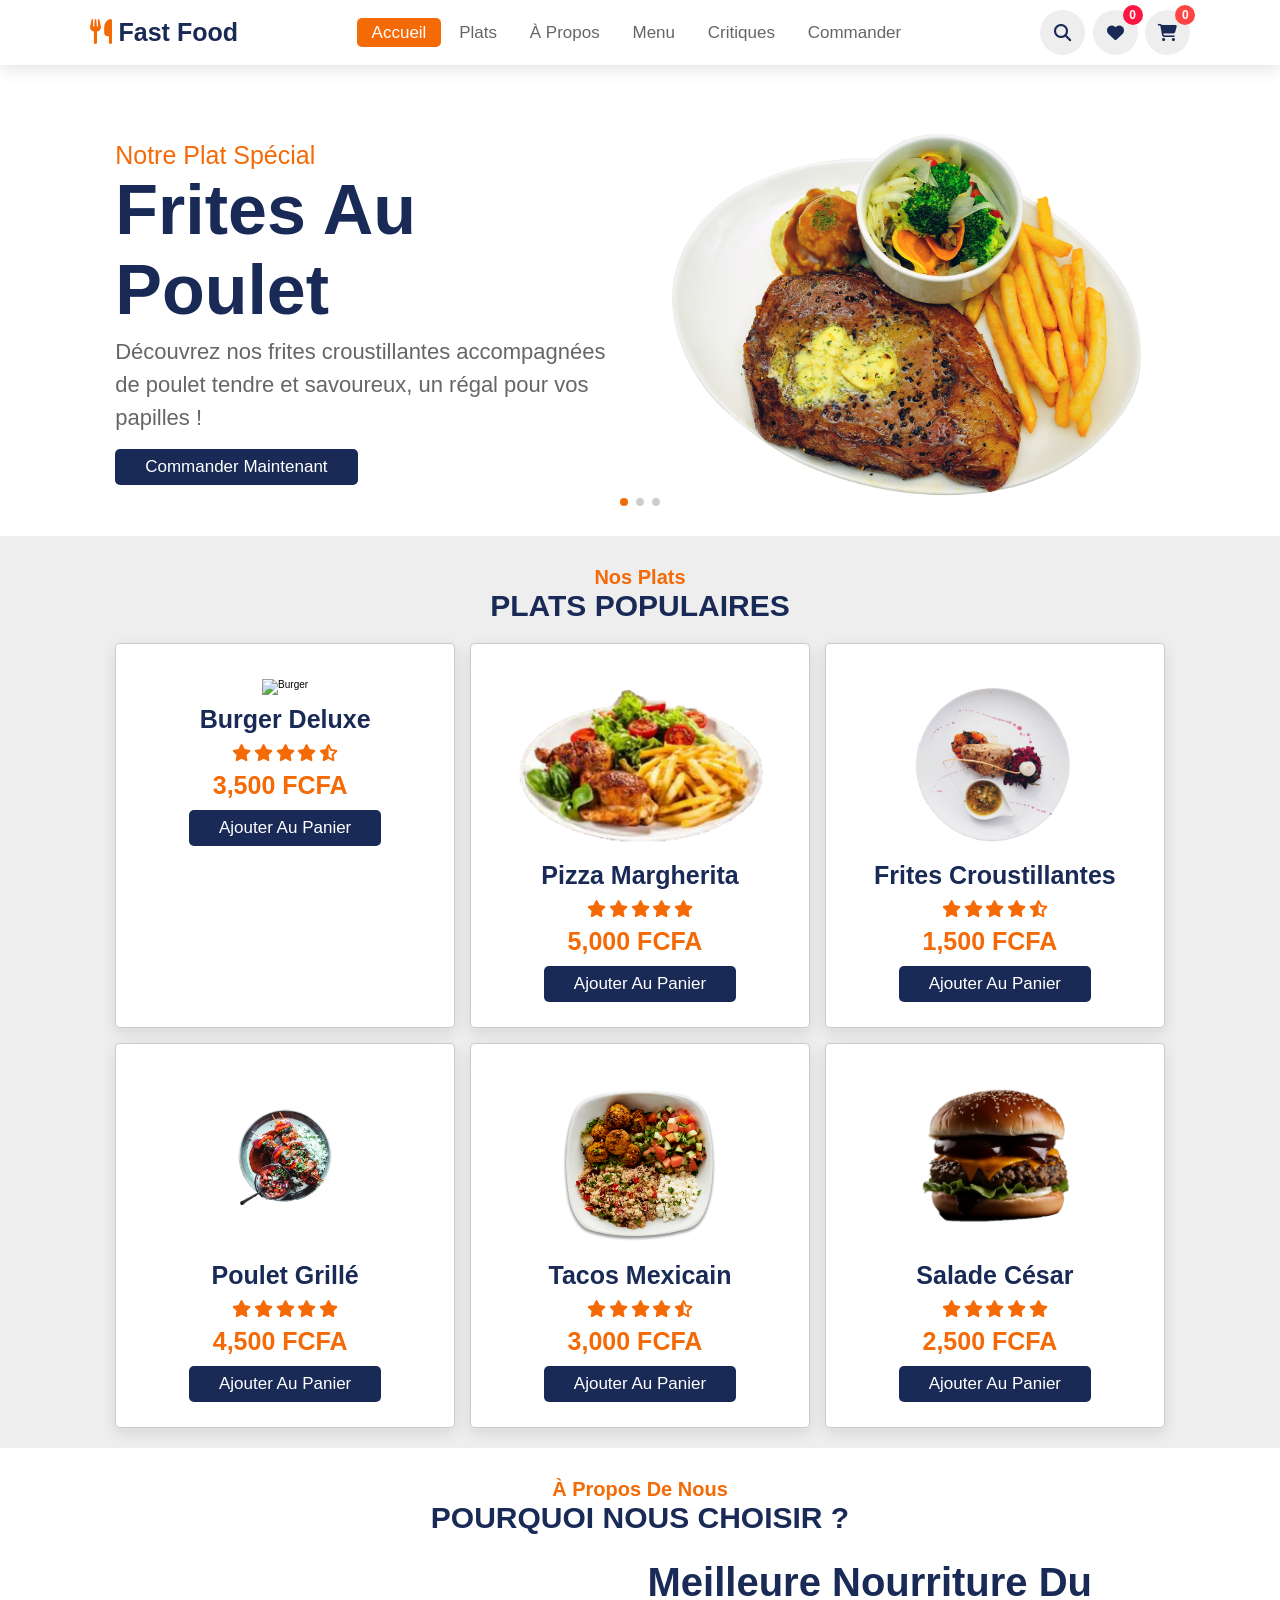
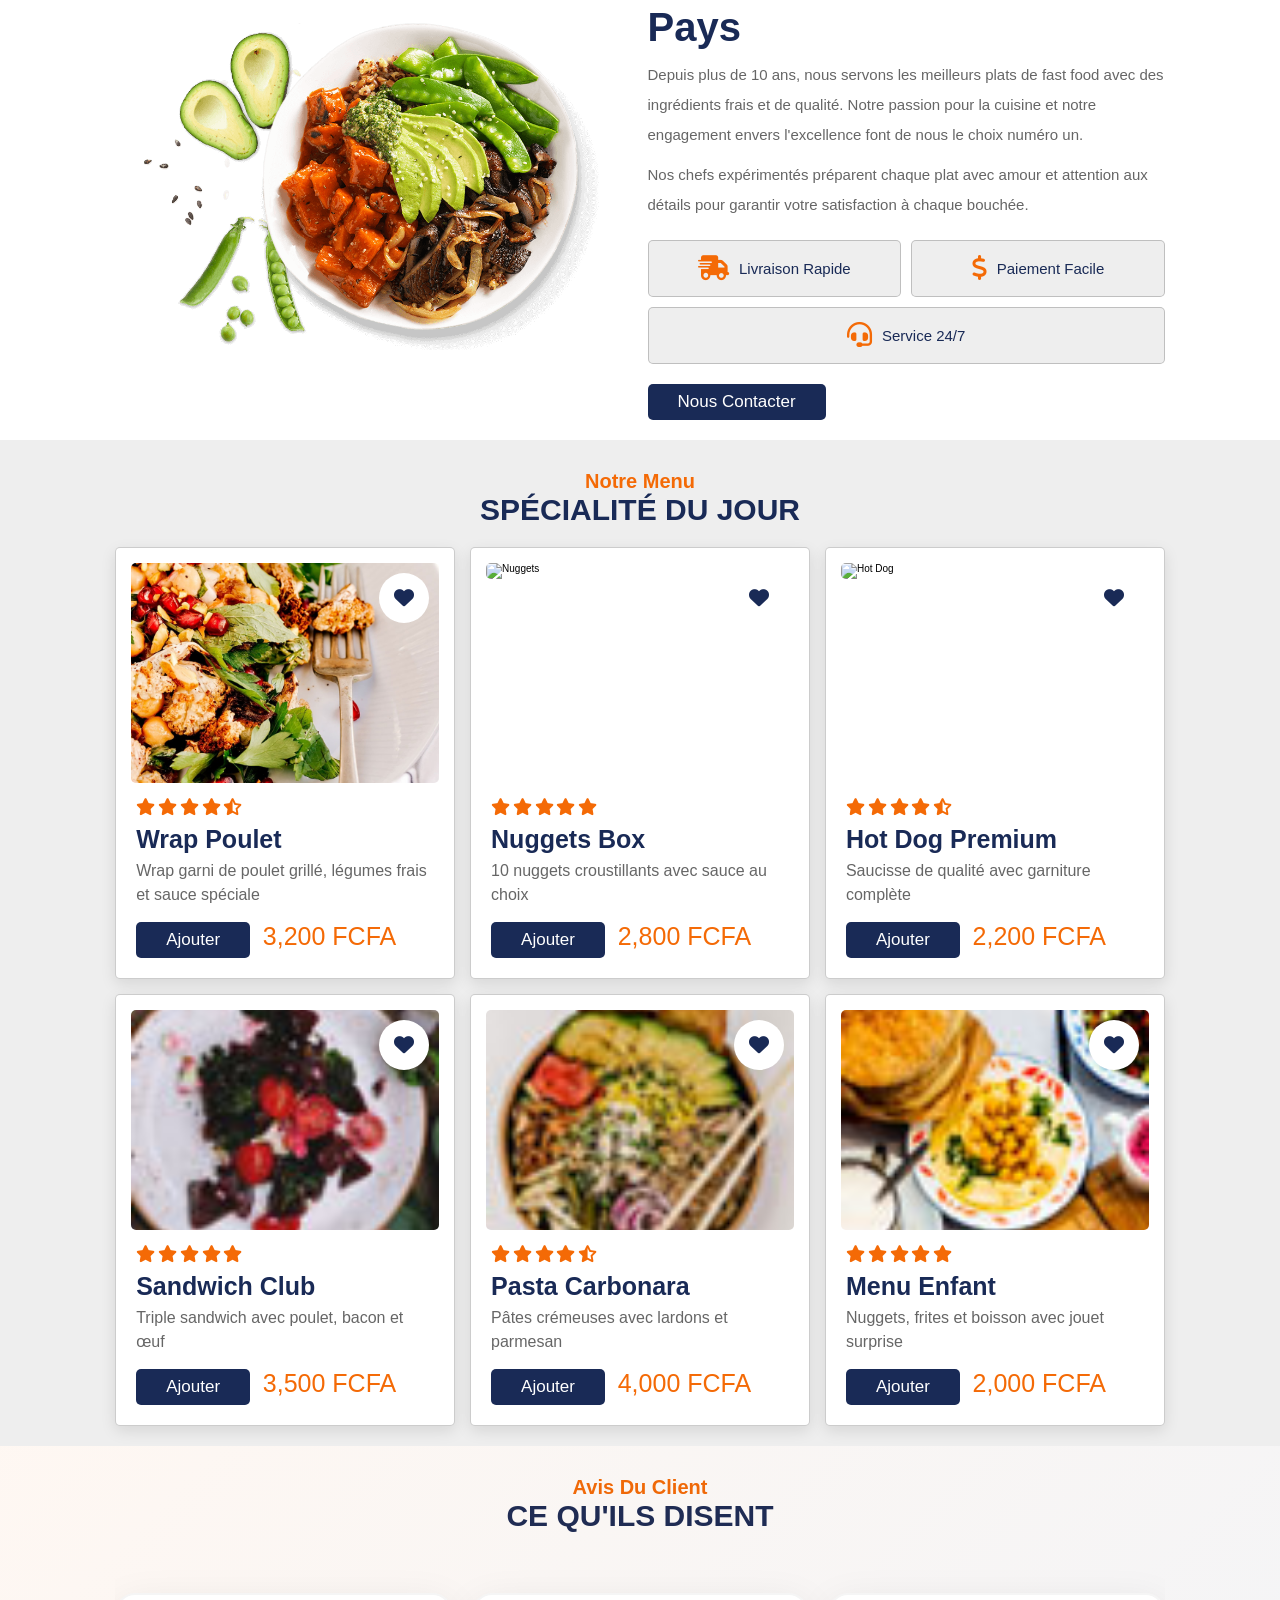
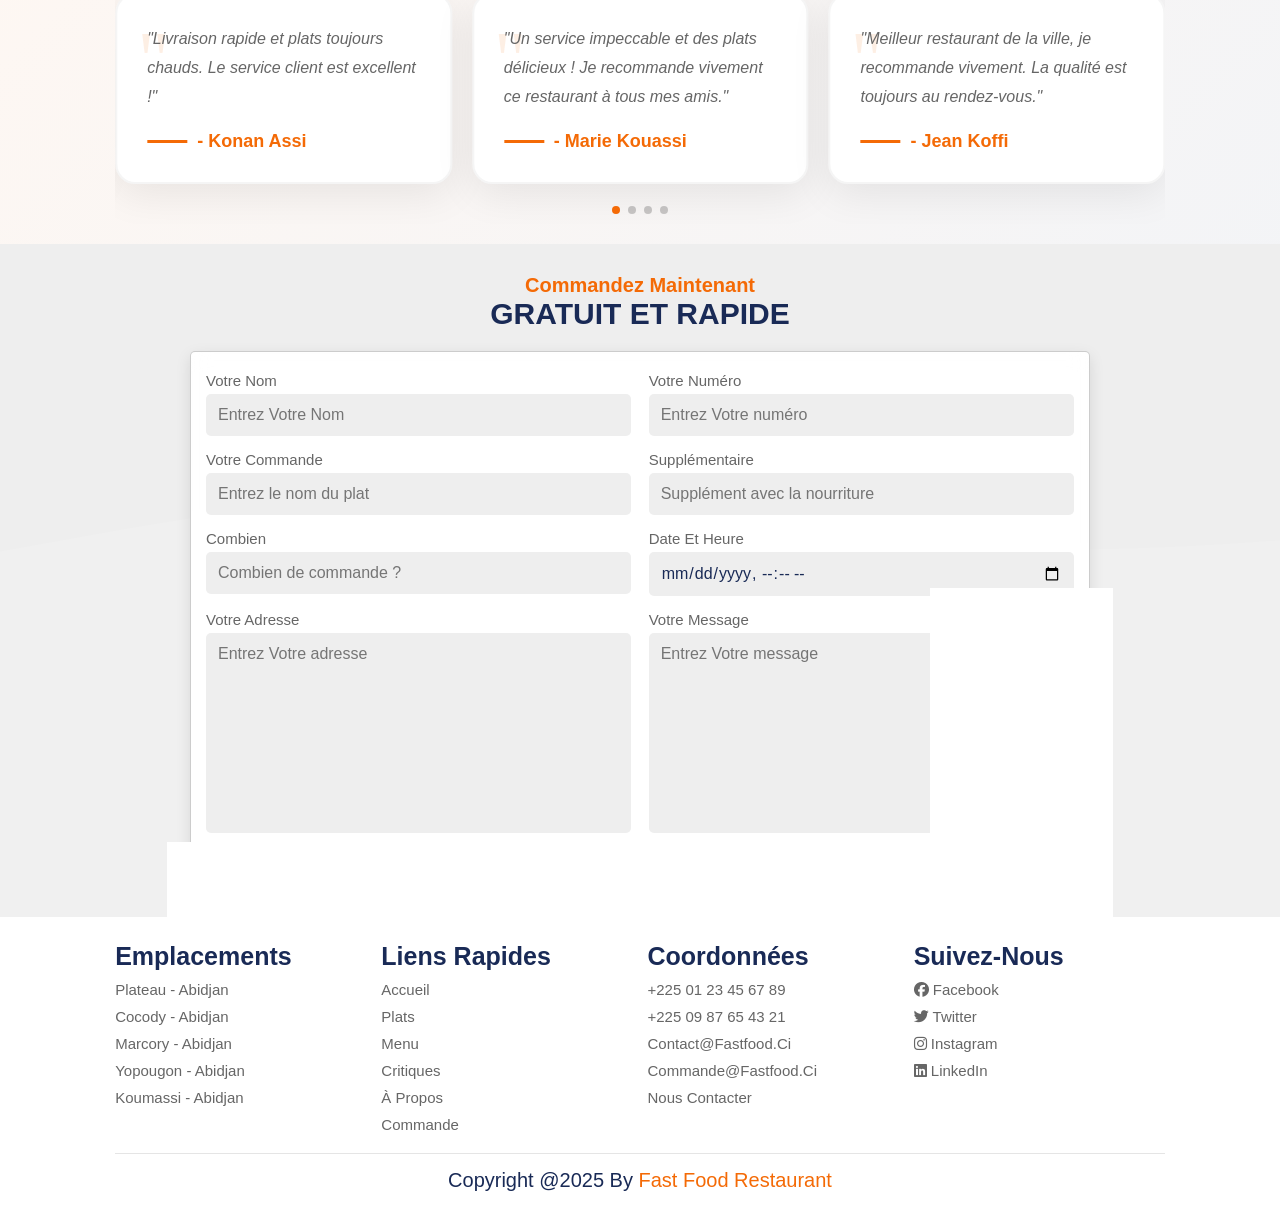
==== index.html @ da950b3f "first commit" ====
<!DOCTYPE html>
<html lang="fr">
<head>
    <meta charset="UTF-8">
    <meta name="viewport" content="width=device-width, initial-scale=1.0">
    <title>Fast Food Restaurant</title>
    <link href='https://unpkg.com/boxicons@2.1.4/css/boxicons.min.css' rel='stylesheet'>
    <link rel="stylesheet" href="https://cdn.jsdelivr.net/npm/swiper@11/swiper-bundle.min.css" />
    <link rel="stylesheet" href="https://cdnjs.cloudflare.com/ajax/libs/font-awesome/6.5.2/css/all.min.css">
    <link rel="stylesheet" href="style.css">
</head>
<body>

    <!--------- HEADER ---------->
    <header>
        <a href="#home" class="logo"><i class="fas fa-utensils"></i> Fast Food</a>

        <nav class="navbar">
            <a href="#home" class="active">Accueil</a>
            <a href="#dishes">Plats</a>
            <a href="#about">À propos</a>
            <a href="#menu">Menu</a>
            <a href="#review">Critiques</a>
            <a href="#order">Commander</a>
        </nav>

        <div class="icons">
            <i class="fas fa-bars" id="menu-bars"></i>
            <i class="fas fa-search" id="search-icon"></i>
            <a href="#" class="fas fa-heart" title="Favoris">
                <span class="fav-badge" id="favCount">0</span>
            </a>
            <a href="panier.html" class="fas fa-shopping-cart" title="Panier">
                <span class="cart-badge" id="cartCount">0</span>
            </a>
            <!-- <a href="contact.html" class="fas fa-user" title="Mon Profil" id="profileIcon"></a> -->
        </div>
    </header>

    <!--------- RECHERCHE ---------->
    <form action="" id="search-form">
        <input type="search" placeholder="RECHERCHE" id="search-box">
        <label for="search-box" class="fas fa-search"></label>
        <i class="fas fa-times" id="close"></i>
    </form>

    <!--------- ACCUEIL ---------->
    <section class="home" id="home">
        <div class="swiper home-slider">
            <div class="swiper-wrapper wrapper">
                <div class="swiper-slide slide">
                    <div class="content">
                        <span>notre plat spécial</span>
                        <h3>frites au poulet</h3>
                        <p>Découvrez nos frites croustillantes accompagnées de poulet tendre et savoureux, un régal pour vos papilles !</p>
                        <a href="#menu" class="btn">commander maintenant</a>
                    </div>
                    <div class="image">
                        <img src="./IMAGE/img1.png" alt="Frites au poulet">
                    </div>
                </div>

                <div class="swiper-slide slide">
                    <div class="content">
                        <span>notre plat spécial</span>
                        <h3>plat sain</h3>
                        <p>Des plats équilibrés et délicieux pour votre bien-être quotidien, préparés avec des ingrédients frais.</p>
                        <a href="#menu" class="btn">commander maintenant</a>
                    </div>
                    <div class="image">
                        <img src="./IMAGE/img6.png" alt="Plat sain">
                    </div>
                </div>

                <div class="swiper-slide slide">
                    <div class="content">
                        <span>notre plat spécial</span>
                        <h3>burger deluxe</h3>
                        <p>Le meilleur burger de la ville avec des ingrédients frais et de qualité supérieure.</p>
                        <a href="#menu" class="btn">commander maintenant</a>
                    </div>
                    <div class="image">
                        <img src="./IMAGE/img5.png" alt="Burger">
                    </div>
                </div>
            </div>
            <div class="swiper-pagination"></div>
        </div>
    </section>

    <!--------- PLATS ---------->
    <section class="dishes" id="dishes">
        <h3 class="sub-heading">Nos plats</h3>
        <h1 class="heading">Plats populaires</h1>

        <div class="box-container">
            <div class="box" data-name="Burger Deluxe" data-price="3500">
                <a href="javascript:void(0)" class="fas fa-heart" onclick="addToFavorites('Burger Deluxe')"></a>
                <a href="javascript:void(0)" class="fas fa-eye" onclick="viewDetails('Burger Deluxe')"></a>
                <img src="./IMAGE/img2.png" alt="Burger">
                <h3>Burger Deluxe</h3>
                <div class="stars">
                    <i class="fas fa-star"></i>
                    <i class="fas fa-star"></i>
                    <i class="fas fa-star"></i>
                    <i class="fas fa-star"></i>
                    <i class="fas fa-star-half-alt"></i>
                </div>
                <span>3,500 FCFA</span>
                <a href="javascript:void(0)" class="btn" onclick="addToCart('Burger Deluxe', 3500)">ajouter au panier</a>
            </div>

            <div class="box" data-name="Pizza Margherita" data-price="5000">
                <a href="javascript:void(0)" class="fas fa-heart" onclick="addToFavorites('Pizza Margherita')"></a>
                <a href="javascript:void(0)" class="fas fa-eye" onclick="viewDetails('Pizza Margherita')"></a>
                <img src="./IMAGE/plat2.png" alt="Pizza">
                <h3>Pizza Margherita</h3>
                <div class="stars">
                    <i class="fas fa-star"></i>
                    <i class="fas fa-star"></i>
                    <i class="fas fa-star"></i>
                    <i class="fas fa-star"></i>
                    <i class="fas fa-star"></i>
                </div>
                <span>5,000 FCFA</span>
                <a href="javascript:void(0)" class="btn" onclick="addToCart('Pizza Margherita', 5000)">ajouter au panier</a>
            </div>

            <div class="box" data-name="Frites Croustillantes" data-price="1500">
                <a href="javascript:void(0)" class="fas fa-heart" onclick="addToFavorites('Frites Croustillantes')"></a>
                <a href="javascript:void(0)" class="fas fa-eye" onclick="viewDetails('Frites Croustillantes')"></a>
                <img src="./IMAGE/PLAT3.png" alt="Frites">
                <h3>Frites Croustillantes</h3>
                <div class="stars">
                    <i class="fas fa-star"></i>
                    <i class="fas fa-star"></i>
                    <i class="fas fa-star"></i>
                    <i class="fas fa-star"></i>
                    <i class="fas fa-star-half-alt"></i>
                </div>
                <span>1,500 FCFA</span>
                <a href="javascript:void(0)" class="btn" onclick="addToCart('Frites Croustillantes', 1500)">ajouter au panier</a>
            </div>

            <div class="box" data-name="Poulet Grillé" data-price="4500">
                <a href="javascript:void(0)" class="fas fa-heart" onclick="addToFavorites('Poulet Grillé')"></a>
                <a href="javascript:void(0)" class="fas fa-eye" onclick="viewDetails('Poulet Grillé')"></a>
                <img src="./IMAGE/IJJ.png" alt="Poulet">
                <h3>Poulet Grillé</h3>
                <div class="stars">
                    <i class="fas fa-star"></i>
                    <i class="fas fa-star"></i>
                    <i class="fas fa-star"></i>
                    <i class="fas fa-star"></i>
                    <i class="fas fa-star"></i>
                </div>
                <span>4,500 FCFA</span>
                <a href="javascript:void(0)" class="btn" onclick="addToCart('Poulet Grillé', 4500)">ajouter au panier</a>
            </div>

            <div class="box" data-name="Tacos Mexicain" data-price="3000">
                <a href="javascript:void(0)" class="fas fa-heart" onclick="addToFavorites('Tacos Mexicain')"></a>
                <a href="javascript:void(0)" class="fas fa-eye" onclick="viewDetails('Tacos Mexicain')"></a>
                <img src="./IMAGE/img4.png" alt="Tacos">
                <h3>Tacos Mexicain</h3>
                <div class="stars">
                    <i class="fas fa-star"></i>
                    <i class="fas fa-star"></i>
                    <i class="fas fa-star"></i>
                    <i class="fas fa-star"></i>
                    <i class="fas fa-star-half-alt"></i>
                </div>
                <span>3,000 FCFA</span>
                <a href="javascript:void(0)" class="btn" onclick="addToCart('Tacos Mexicain', 3000)">ajouter au panier</a>
            </div>

            <div class="box" data-name="Salade César" data-price="2500">
                <a href="javascript:void(0)" class="fas fa-heart" onclick="addToFavorites('Salade César')"></a>
                <a href="javascript:void(0)" class="fas fa-eye" onclick="viewDetails('Salade César')"></a>
                <img src="./IMAGE/BURGER2.png" alt="Salade">
                <h3>Salade César</h3>
                <div class="stars">
                    <i class="fas fa-star"></i>
                    <i class="fas fa-star"></i>
                    <i class="fas fa-star"></i>
                    <i class="fas fa-star"></i>
                    <i class="fas fa-star"></i>
                </div>
                <span>2,500 FCFA</span>
                <a href="javascript:void(0)" class="btn" onclick="addToCart('Salade César', 2500)">ajouter au panier</a>
            </div>
        </div>
    </section>

    <!--------- À PROPOS ---------->
    <section class="about" id="about">
        <h3 class="sub-heading">À propos de nous</h3>
        <h1 class="heading">Pourquoi nous choisir ?</h1>

        <div class="row">
            <div class="image">
                <img src="./IMAGE/img6.png" alt="Restaurant">
            </div>

            <div class="content">
                <h3>meilleure nourriture du pays</h3>
                <p>Depuis plus de 10 ans, nous servons les meilleurs plats de fast food avec des ingrédients frais et de qualité. Notre passion pour la cuisine et notre engagement envers l'excellence font de nous le choix numéro un.</p>
                <p>Nos chefs expérimentés préparent chaque plat avec amour et attention aux détails pour garantir votre satisfaction à chaque bouchée.</p>
                <div class="icons-container">
                    <div class="icons">
                        <i class="fas fa-shipping-fast"></i>
                        <span>livraison rapide</span>
                    </div>
                    <div class="icons">
                        <i class="fas fa-dollar-sign"></i>
                        <span>paiement facile</span>
                    </div>
                    <div class="icons">
                        <i class="fas fa-headset"></i>
                        <span>service 24/7</span>
                    </div>
                </div>
                <a href="contact.html" class="btn">Nous contacter</a>
            </div>
        </div>
    </section>

    <!--------- MENU ---------->
    <section class="menu" id="menu">
        <h3 class="sub-heading">notre menu</h3>
        <h1 class="heading">Spécialité du jour</h1>

        <div class="box-container">
            <div class="box" data-name="Wrap Poulet" data-price="3200">
                <div class="image">
                    <img src="./IMAGE/c5.jpg" alt="Wrap">
                    <a href="javascript:void(0)" class="fas fa-heart" onclick="addToFavorites('Wrap Poulet')"></a>
                </div>
                <div class="content">
                    <div class="stars">
                        <i class="fas fa-star"></i>
                        <i class="fas fa-star"></i>
                        <i class="fas fa-star"></i>
                        <i class="fas fa-star"></i>
                        <i class="fas fa-star-half-alt"></i>
                    </div>
                    <h3>Wrap Poulet</h3>
                    <p>Wrap garni de poulet grillé, légumes frais et sauce spéciale</p>
                    <a href="javascript:void(0)" class="btn" onclick="addToCart('Wrap Poulet', 3200)">ajouter</a>
                    <span class="pice">3,200 FCFA</span>
                </div>
            </div>

            <div class="box" data-name="Nuggets Box" data-price="2800">
                <div class="image">
                    <img src="./IMAGE/c7.jpg" alt="Nuggets">
                    <a href="javascript:void(0)" class="fas fa-heart" onclick="addToFavorites('Nuggets Box')"></a>
                </div>
                <div class="content">
                    <div class="stars">
                        <i class="fas fa-star"></i>
                        <i class="fas fa-star"></i>
                        <i class="fas fa-star"></i>
                        <i class="fas fa-star"></i>
                        <i class="fas fa-star"></i>
                    </div>
                    <h3>Nuggets Box</h3>
                    <p>10 nuggets croustillants avec sauce au choix</p>
                    <a href="javascript:void(0)" class="btn" onclick="addToCart('Nuggets Box', 2800)">ajouter</a>
                    <span class="pice">2,800 FCFA</span>
                </div>
            </div>

            <div class="box" data-name="Hot Dog Premium" data-price="2200">
                <div class="image">
                    <img src="./IMAGE/c8.jpg" alt="Hot Dog">
                    <a href="javascript:void(0)" class="fas fa-heart" onclick="addToFavorites('Hot Dog Premium')"></a>
                </div>
                <div class="content">
                    <div class="stars">
                        <i class="fas fa-star"></i>
                        <i class="fas fa-star"></i>
                        <i class="fas fa-star"></i>
                        <i class="fas fa-star"></i>
                        <i class="fas fa-star-half-alt"></i>
                    </div>
                    <h3>Hot Dog Premium</h3>
                    <p>Saucisse de qualité avec garniture complète</p>
                    <a href="javascript:void(0)" class="btn" onclick="addToCart('Hot Dog Premium', 2200)">ajouter</a>
                    <span class="pice">2,200 FCFA</span>
                </div>
            </div>

            <div class="box" data-name="Sandwich Club" data-price="3500">
                <div class="image">
                    <img src="./IMAGE/p3.jpg" alt="Sandwich">
                    <a href="javascript:void(0)" class="fas fa-heart" onclick="addToFavorites('Sandwich Club')"></a>
                </div>
                <div class="content">
                    <div class="stars">
                        <i class="fas fa-star"></i>
                        <i class="fas fa-star"></i>
                        <i class="fas fa-star"></i>
                        <i class="fas fa-star"></i>
                        <i class="fas fa-star"></i>
                    </div>
                    <h3>Sandwich Club</h3>
                    <p>Triple sandwich avec poulet, bacon et œuf</p>
                    <a href="javascript:void(0)" class="btn" onclick="addToCart('Sandwich Club', 3500)">ajouter</a>
                    <span class="pice">3,500 FCFA</span>
                </div>
            </div>

            <div class="box" data-name="Pasta Carbonara" data-price="4000">
                <div class="image">
                    <img src="./IMAGE/p5.jpg" alt="Pasta">
                    <a href="javascript:void(0)" class="fas fa-heart" onclick="addToFavorites('Pasta Carbonara')"></a>
                </div>
                <div class="content">
                    <div class="stars">
                        <i class="fas fa-star"></i>
                        <i class="fas fa-star"></i>
                        <i class="fas fa-star"></i>
                        <i class="fas fa-star"></i>
                        <i class="fas fa-star-half-alt"></i>
                    </div>
                    <h3>Pasta Carbonara</h3>
                    <p>Pâtes crémeuses avec lardons et parmesan</p>
                    <a href="javascript:void(0)" class="btn" onclick="addToCart('Pasta Carbonara', 4000)">ajouter</a>
                    <span class="pice">4,000 FCFA</span>
                </div>
            </div>

            <div class="box" data-name="Menu Enfant" data-price="2000">
                <div class="image">
                    <img src="./IMAGE/p6.jpg" alt="Menu Enfant">
                    <a href="javascript:void(0)" class="fas fa-heart" onclick="addToFavorites('Menu Enfant')"></a>
                </div>
                <div class="content">
                    <div class="stars">
                        <i class="fas fa-star"></i>
                        <i class="fas fa-star"></i>
                        <i class="fas fa-star"></i>
                        <i class="fas fa-star"></i>
                        <i class="fas fa-star"></i>
                    </div>
                    <h3>Menu Enfant</h3>
                    <p>Nuggets, frites et boisson avec jouet surprise</p>
                    <a href="javascript:void(0)" class="btn" onclick="addToCart('Menu Enfant', 2000)">ajouter</a>
                    <span class="pice">2,000 FCFA</span>
                </div>
            </div>
        </div>
    </section>

    <!--------- CRITIQUES ---------->
    <section class="critique" id="review">
        <h3 class="sub-heading">Avis du client</h3>
        <h1 class="heading">Ce qu'ils disent</h1>
        <div class="swiper critique-slider">
            <div class="swiper-wrapper">
                <div class="swiper-slide">
                    <p>"Un service impeccable et des plats délicieux ! Je recommande vivement ce restaurant à tous mes amis."</p>
                    <h3>- Marie Kouassi</h3>
                </div>
                <div class="swiper-slide">
                    <p>"Meilleur restaurant de la ville, je recommande vivement. La qualité est toujours au rendez-vous."</p>
                    <h3>- Jean Koffi</h3>
                </div>
                <div class="swiper-slide">
                    <p>"Ambiance chaleureuse et cuisine raffinée. Un vrai régal à chaque visite !"</p>
                    <h3>- Ama Yao</h3>
                </div>
                <div class="swiper-slide">
                    <p>"Livraison rapide et plats toujours chauds. Le service client est excellent !"</p>
                    <h3>- Konan Assi</h3>
                </div>
            </div>
            <div class="swiper-pagination"></div>
        </div>
    </section>

    <!--------- COMMANDER ---------->
    <section class="order" id="order">
        <h3 class="sub-heading">Commandez maintenant</h3>
        <h1 class="heading">Gratuit et rapide</h1>

        <form id="orderForm">
            <div class="inputBox">
                <div class="input">
                    <span>Votre Nom</span>
                    <input type="text" name="name" placeholder="Entrez Votre Nom" required>
                </div>
                <div class="input">
                    <span>Votre Numéro</span>
                    <input type="tel" name="Number" placeholder="Entrez Votre numéro" required>
                </div>
            </div>

            <div class="inputBox">
                <div class="input">
                    <span>Votre commande</span>
                    <input type="text" name="food name" placeholder="Entrez le nom du plat" required>
                </div>
                <div class="input">
                    <span>Supplémentaire</span>
                    <input type="text" name="extra with food" placeholder="Supplément avec la nourriture">
                </div>
            </div>

            <div class="inputBox">
                <div class="input">
                    <span>Combien</span>
                    <input type="number" name="order" placeholder="Combien de commande ?" min="1" required>
                </div>
                <div class="input">
                    <span>Date et heure</span>
                    <input type="datetime-local" name="date" required>
                </div>
            </div>

            <div class="inputBox">
                <div class="input">
                    <span>Votre adresse</span>
                    <textarea name="address" placeholder="Entrez Votre adresse" cols="30" rows="10" required></textarea>
                </div>
                <div class="input">
                    <span>Votre message</span>
                    <textarea name="message" placeholder="Entrez Votre message" cols="30" rows="10"></textarea>
                </div>
            </div>

            <input type="submit" value="Commander Maintenant" class="btn">
        </form>
    </section>

    <!--------- FOOTER ---------->
    <section class="footer">
        <div class="box-container">
            <div class="box">
                <h3>Emplacements</h3>
                <a href="contact.html">Plateau - Abidjan</a>
                <a href="contact.html">Cocody - Abidjan</a>
                <a href="contact.html">Marcory - Abidjan</a>
                <a href="contact.html">Yopougon - Abidjan</a>
                <a href="contact.html">Koumassi - Abidjan</a>
            </div>

            <div class="box">
                <h3>Liens rapides</h3>
                <a href="#home">Accueil</a>
                <a href="#dishes">Plats</a>
                <a href="#menu">Menu</a>
                <a href="#review">Critiques</a>
                <a href="#about">À propos</a>
                <a href="#order">Commande</a>
            </div>

            <div class="box">
                <h3>Coordonnées</h3>
                <a href="tel:+2250123456789">+225 01 23 45 67 89</a>
                <a href="tel:+2250987654321">+225 09 87 65 43 21</a>
                <a href="mailto:contact@fastfood.ci">contact@fastfood.ci</a>
                <a href="mailto:commande@fastfood.ci">commande@fastfood.ci</a>
                <a href="contact.html">Nous contacter</a>
            </div>

            <div class="box">
                <h3>Suivez-nous</h3>
                <a href="#"><i class="fab fa-facebook"></i> Facebook</a>
                <a href="#"><i class="fab fa-twitter"></i> Twitter</a>
                <a href="#"><i class="fab fa-instagram"></i> Instagram</a>
                <a href="#"><i class="fab fa-linkedin"></i> LinkedIn</a>
            </div>
        </div>

        <div class="credit">Copyright @2025 by <span>Fast Food Restaurant</span></div>
    </section>

    <script src="https://cdn.jsdelivr.net/npm/swiper@11/swiper-bundle.min.js"></script>
    <script src="script.js"></script>
</body>
</html>
---- style.css ----
:root{
    --green:#f46a06;
    --black:#192a56;
    --light-color:#666;
    --box-shadow:0 .5rem 1.5rem rgba(0,0,0,.1);
}

*{
    font-family: sans-serif;
    margin: 0;
    padding: 0;
    box-sizing: border-box;
    text-decoration: none;
    outline: none;
    border: none;
    text-transform: capitalize;
    transition: all .2s linear;
}

html{
    font-size: 62.5%;
    overflow-x: hidden;
    scroll-padding-top: 5.5rem;
    scroll-behavior: smooth;
}

section{
    padding: 2rem 9%;
}

section:nth-child(even){
    background: #eee;
}

.btn{
    margin-top: 1rem;
    display: inline-block;
    font-size: 1.7rem;
    color: #fff;
    background: var(--black);
    border-radius: .5rem;
    cursor: pointer;
    padding: .8rem 3rem;
}

.btn:hover{
    letter-spacing: .1rem;
    background: var(--green);
}

/* ==================== HEADER ==================== */
header{
    position: fixed;
    top: 0; left: 0; right: 0;
    background: #fff;
    padding: 1rem 7%;
    display: flex;
    align-items: center;
    justify-content: space-between;
    z-index: 1000;
    box-shadow: var(--box-shadow);
}

header .logo{
    color: var(--black);
    font-size: 2.5rem;
    font-weight: bolder;
}

header .logo i{
    color: var(--green);
}

header .navbar a{
    font-size: 1.7rem;
    border-radius: .5rem;
    padding: .5rem 1.5rem;
    color: var(--light-color);
}

header .navbar a.active,
header .navbar a:hover{
    background: var(--green);
    color: #fff;
}

header .icons i,
header .icons a{
    cursor: pointer;
    margin-left: .5rem;
    height: 4.5rem;
    line-height: 4.5rem;
    width: 4.5rem;
    text-align: center;
    font-size: 1.7rem;
    color: var(--black);
    border-radius: 50%;
    background: #eee;
    position: relative;
}

header .icons i:hover,
header .icons a:hover{
    color: #fff;
    background: var(--green);
    transform: rotate(360deg);
}

header .icons #menu-bars{
    display: none;
}

/* Badges */
.cart-badge,
.fav-badge {
    position: absolute;
    top: -5px;
    right: -5px;
    background: #ff4444;
    color: #fff;
    border-radius: 50%;
    width: 20px;
    height: 20px;
    font-size: 1.2rem;
    display: flex;
    align-items: center;
    justify-content: center;
    font-weight: bold;
}

.fav-badge {
    background: #ff1744;
}

/* ==================== RECHERCHE ==================== */
#search-form{
    position: fixed;
    top:-110%;left: 0;
    height: 100%;width: 100%;
    z-index: 1004;
    background: rgba(0,0,0,.8);
    display: flex;
    align-items: center;
    justify-content: center;
    padding: 0 1rem;
}

#search-form.active{
    top: 0;
}

#search-form #search-box{
    width: 50rem;
    border-bottom: .1rem solid #fff;
    color: #fff;
    font-size: 3rem;
    text-transform: none;
    background: none;
    padding: 1rem 0;
}

#search-form #search-box::placeholder{
    color: #eee;
}

#search-form #search-box::-webkit-search-cancel-button{
    -webkit-appearance: none;
}

#search-form label{
    color: #fff;
    cursor: pointer;
    font-size: 3rem;
}

#search-form label:hover{
    color: var(--green);
}

#search-form #close{
    position: absolute;
    color: #fff;
    cursor: pointer;
    top: 2rem; right: 3rem;
    font-size: 5rem;
}

/* ==================== ACCUEIL ==================== */
.home .home-slider .slide{
    display: flex;
    align-items: center;
    flex-wrap: wrap;
    gap: 2rem;
    padding-top: 9rem;
    cursor: grab;
}

.home .home-slider .slide .content{
    flex: 1 1 45rem;
}

.home .home-slider .slide .image{
    flex: 1 1 45rem;
}

.home .home-slider .slide .image img{
    width: 100%;
}

.home .home-slider .slide .content span{
    color: var(--green);
    font-size: 2.5rem;
}

.home .home-slider .slide .content h3{
    color: var(--black);
    font-size: 7rem;
}

.home .home-slider .slide .content p{
    color: var(--light-color);
    font-size: 2.2rem;
    padding: .5rem 0;
    line-height: 1.5;
    text-transform: none;
}

.swiper-pagination-bullet-active{
    background: var(--green);
}

/* ==================== PLATS ==================== */
.sub-heading{
    text-align: center;
    color: var(--green);
    font-size: 2rem;
    padding-top: 1rem;
}

.heading{
    text-align: center;
    color: var(--black);
    font-size: 3rem;
    padding-bottom: 2rem;
    text-transform: uppercase;
}

.dishes .box-container{
    display: grid;
    grid-template-columns: repeat(auto-fit, minmax(28rem, 1fr));
    gap: 1.5rem;
}

.dishes .box-container .box{
    padding: 2.5rem;
    background: #fff;
    border-radius: .5rem;
    border: .1rem solid rgba(0,0,0,.2);
    box-shadow: var(--box-shadow);
    position: relative;
    overflow: hidden;
    text-align: center;
}

.dishes .box-container .box .fa-heart,
.dishes .box-container .box .fa-eye{
    position: absolute;
    top: 1.5rem;
    background: #eee;
    border-radius: 50%;
    height: 5rem;
    width: 5rem;
    line-height: 5rem;
    font-size: 2rem;
    color: var(--black);
}

.dishes .box-container .box .fa-heart:hover,
.dishes .box-container .box .fa-eye:hover{
    color: #fff;
    background: var(--green);
}

.dishes .box-container .box .fa-heart{
    right: -15rem;
}

.dishes .box-container .box .fa-eye{
    left: -15rem;
}

.dishes .box-container .box:hover .fa-heart{
    right: 1.5rem;
}

.dishes .box-container .box:hover .fa-eye{
    left: 1.5rem;
}

.dishes .box-container .box img{
    height: 17rem;
    margin: 1rem 0;
}

.dishes .box-container .box h3{
    color: var(--black);
    font-size: 2.5rem;
}

.dishes .box-container .box .stars{
    padding: 1rem 0;
}

.dishes .box-container .box .stars i{
    font-size: 1.7rem;
    color: var(--green);
}

.dishes .box-container .box span{
    color: var(--green);
    font-weight: bolder;
    margin-right: 1rem;
    font-size: 2.5rem;
}

/* ==================== À PROPOS ==================== */
.about .row{
    display: flex;
    flex-wrap: wrap;
    gap: 1.5rem;
    align-items: center;
}

.about .row .image{
    flex: 1 1 45rem;
}

.about .row .image img{
    width: 100%;
}

.about .row .content{
    flex: 1 1 45rem;
}

.about .row .content h3{
    color: var(--black);
    font-size: 4rem;
    padding: .5rem 0;
}

.about .row .content p{
    color: var(--light-color);
    font-size: 1.5rem;
    padding: .5rem 0;
    line-height: 2;
    text-transform: none;
}

.about .row .content .icons-container{
    display: flex;
    gap: 1rem;
    flex-wrap: wrap;
    padding: 1rem 0;
    margin-top: .5rem;
}

.about .row .content .icons-container .icons{
    background: #eee;
    border-radius: .5rem;
    border: .1rem solid rgba(0,0,0,.2);
    display: flex;
    align-items: center;
    justify-content: center;
    gap: 1rem;
    flex: 1 1 17rem;
    padding: 1.5rem 1rem;
}

.about .row .content .icons-container .icons i{
    font-size: 2.5rem;
    color: var(--green);
}

.about .row .content .icons-container .icons span{
    font-size: 1.5rem;
    color: var(--black);
}

/* ==================== MENU ==================== */
.menu .box-container{
    display: grid;
    grid-template-columns: repeat(auto-fit, minmax(30rem, 1fr));
    gap: 1.5rem;
}

.menu .box-container .box{
    background: #fff;
    border: .1rem solid rgba(0,0,0,.2);
    border-radius: .5rem;
    box-shadow: var(--box-shadow);
}

.menu .box-container .box .image{
    height: 25rem;
    width: 100%;
    padding: 1.5rem;
    overflow: hidden;
    position: relative;
}

.menu .box-container .box .image img{
    height: 100%;
    width: 100%;
    border-radius: .5rem;
    object-fit: cover;
}

.menu .box-container .box .image .fa-heart{
    position: absolute;
    top: 2.5rem;right: 2.5rem;
    height: 5rem;
    width: 5rem;
    line-height: 5rem;
    text-align: center;
    font-size: 2rem;
    background: #fff;
    border-radius: 50%;
    color: var(--black);
}

.menu .box-container .box .image .fa-heart:hover{
    background-color: var(--green);
    color: #fff;
}

.menu .box-container .box .content{
    padding: 2rem;
    padding-top: 0;
}

.menu .box-container .box .content .stars{
    padding-bottom: 1rem;
}

.menu .box-container .box .content .stars i{
    font-size: 1.7rem;
    color: var(--green);
}

.menu .box-container .box .content h3{
    font-size: 2.5rem;
    color: var(--black);
}

.menu .box-container .box .content p{
    font-size: 1.6rem;
    color: var(--light-color);
    padding: .5rem 0;
    line-height: 1.5;
    text-transform: none;
}

.menu .box-container .box .content .pice{
    color: var(--green);
    margin-left: 1rem;
    font-size: 2.5rem;
}

/* ==================== CRITIQUES ==================== */
.critique {
    background: #fff;
    position: relative;
}

.critique::before {
    content: '';
    position: absolute;
    top: 0;
    left: 0;
    width: 100%;
    height: 100%;
    background: linear-gradient(135deg, rgba(244, 106, 6, 0.05) 0%, rgba(25, 42, 86, 0.05) 100%);
    pointer-events: none;
}

.critique .swiper {
    width: 100%;
    padding: 40px 0;
}

.critique .swiper-slide {
    background: #fff;
    border-radius: 20px;
    padding: 3rem;
    box-shadow: 0 10px 40px rgba(0,0,0,0.08);
    border: 2px solid #f5f5f5;
    position: relative;
    overflow: hidden;
    transition: all 0.3s ease;
    cursor: grab;
}

.critique .swiper-slide:hover {
    transform: translateY(-10px);
    box-shadow: 0 20px 60px rgba(0,0,0,0.15);
    border-color: var(--green);
}

.critique .swiper-slide::before {
    content: '"';
    position: absolute;
    top: 20px;
    left: 20px;
    font-size: 8rem;
    color: var(--green);
    opacity: 0.1;
    font-family: Georgia, serif;
}

.critique .swiper-slide p {
    font-size: 1.6rem;
    font-style: italic;
    color: var(--light-color);
    line-height: 1.8;
    margin-bottom: 2rem;
    position: relative;
    z-index: 1;
    text-transform: none;
}

.critique .swiper-slide h3 {
    font-size: 1.8rem;
    color: var(--green);
    font-weight: 700;
    display: flex;
    align-items: center;
    gap: 1rem;
}

.critique .swiper-slide h3::before {
    content: '';
    width: 40px;
    height: 3px;
    background: var(--green);
}

/* ==================== COMMANDE ==================== */
.order {
    background: linear-gradient(135deg, #667eea 0%, #764ba2 100%);
    position: relative;
    overflow: hidden;
}

.order::before {
    content: '';
    position: absolute;
    top: 0;
    left: 0;
    width: 100%;
    height: 100%;
    background: url('data:image/svg+xml,<svg xmlns="http://www.w3.org/2000/svg" viewBox="0 0 1440 320"><path fill="%23ffffff" fill-opacity="0.1" d="M0,96L48,112C96,128,192,160,288,160C384,160,480,128,576,122.7C672,117,768,139,864,144C960,149,1056,139,1152,128C1248,117,1344,107,1392,101.3L1440,96L1440,320L1392,320C1344,320,1248,320,1152,320C1056,320,960,320,864,320C768,320,672,320,576,320C480,320,384,320,288,320C192,320,96,320,48,320L0,320Z"></path></svg>');
    background-size: cover;
    background-position: bottom;
}

.order .sub-heading,
.order .heading {
    /* color: #fff; */
    position: relative;
    z-index: 1;
}

.order form{
    max-width: 90rem;
    border-radius: .5rem;
    box-shadow: var(--box-shadow);
    border: .1rem solid rgba(0, 0, 0, .2);
    background: rgba(255, 255, 255, 0.95);
    backdrop-filter: blur(10px);
    padding: 1.5rem;
    margin: 0 auto;
    position: relative;
    z-index: 1;
}

.order form .inputBox{
    display: flex;
    flex-wrap: wrap;
    justify-content: space-between;
}

.order form .inputBox .input{
    width: 49%;
}

.order form .inputBox .input span{
    display: block;
    padding: .5rem 0;
    font-size: 1.5rem;
    color: var(--light-color);
}

.order form .inputBox .input input,
.order form .inputBox .input textarea{
    background: #eee;
    border-radius: .5rem;
    padding: 1rem;
    font-size: 1.6rem;
    color: var(--black);
    text-transform: none;
    margin-bottom: 1rem;
    width: 100%;
    border: 2px solid transparent;
}

.order form .inputBox .input input:focus,
.order form .inputBox .input textarea:focus{
    border: 2px solid var(--green);
    box-shadow: 0 0 0 3px rgba(244, 106, 6, 0.1);
}

.order form .inputBox .input textarea{
    height: 20rem;
    resize: none;
}

.order form .btn{
    margin-top: 0;
}

/* ==================== FOOTER ==================== */
.footer .box-container{
    display: grid;
    gap: 1.5rem;
    grid-template-columns: repeat(auto-fit, minmax(24rem, 1fr));
}

.footer .box-container .box h3{
    padding: .5rem 0;
    font-size: 2.5rem;
    color: var(--black);
}

.footer .box-container .box a{
    padding: .5rem 0;
    display: block;
    font-size: 1.5rem;
    color: var(--light-color);
}

.footer .box-container .box a:hover{
    text-decoration: underline;
    color: var(--green);
}

.footer .credit{
    text-align: center;
    border-top: .1rem solid rgba(0, 0, 0, .1);
    font-size: 2rem;
    color: var(--black);
    padding: .5rem;
    padding-top: 1.5rem;
    margin-top: 1.5rem;
}

.footer .credit span{
    color: var(--green);
}

/* ==================== MODAL DÉTAILS ==================== */
.dish-modal {
    position: fixed;
    top: 0;
    left: 0;
    width: 100%;
    height: 100%;
    background: rgba(0, 0, 0, 0.8);
    z-index: 10000;
    display: flex;
    align-items: center;
    justify-content: center;
    padding: 2rem;
    animation: fadeIn 0.3s ease;
}

@keyframes fadeIn {
    from { opacity: 0; }
    to { opacity: 1; }
}

.modal-content {
    background: #fff;
    border-radius: 20px;
    max-width: 900px;
    width: 100%;
    position: relative;
    animation: slideUp 0.3s ease;
    max-height: 90vh;
    overflow-y: auto;
}

@keyframes slideUp {
    from {
        transform: translateY(50px);
        opacity: 0;
    }
    to {
        transform: translateY(0);
        opacity: 1;
    }
}

.close-modal {
    position: absolute;
    top: 20px;
    right: 25px;
    font-size: 3.5rem;
    color: var(--light-color);
    cursor: pointer;
    z-index: 1;
    width: 40px;
    height: 40px;
    display: flex;
    align-items: center;
    justify-content: center;
    border-radius: 50%;
    background: #fff;
    box-shadow: 0 2px 10px rgba(0,0,0,0.1);
}

.close-modal:hover {
    color: #ff4444;
    transform: rotate(90deg);
}

.modal-body {
    display: grid;
    grid-template-columns: 1fr 1fr;
    gap: 3rem;
    padding: 3rem;
}

.modal-body img {
    width: 100%;
    height: 400px;
    object-fit: cover;
    border-radius: 15px;
}

.modal-info {
    display: flex;
    flex-direction: column;
    justify-content: center;
}

.modal-info h2 {
    font-size: 3.5rem;
    color: var(--black);
    margin-bottom: 1.5rem;
}

.modal-stars {
    margin-bottom: 2rem;
}

.modal-stars i {
    font-size: 2rem;
    color: var(--green);
}

.modal-price {
    font-size: 3.5rem;
    color: var(--green);
    font-weight: bold;
    margin-bottom: 2rem;
}

.modal-description {
    font-size: 1.6rem;
    color: var(--light-color);
    line-height: 1.8;
    margin-bottom: 3rem;
    text-transform: none;
}

.modal-actions {
    display: flex;
    gap: 1.5rem;
}

.modal-actions button {
    flex: 1;
    padding: 1.5rem 2rem;
    font-size: 1.6rem;
    border-radius: 10px;
    cursor: pointer;
    display: flex;
    align-items: center;
    justify-content: center;
    gap: 1rem;
    font-weight: 600;
    transition: all 0.3s ease;
}

.btn-add-cart {
    background: var(--green);
    color: #fff;
}

.btn-add-cart:hover {
    background: var(--black);
    transform: translateY(-2px);
    box-shadow: 0 5px 20px rgba(0,0,0,0.2);
}

.btn-add-fav {
    background: #fff;
    color: var(--black);
    border: 2px solid var(--green);
}

.btn-add-fav:hover {
    background: var(--green);
    color: #fff;
    transform: translateY(-2px);
}

/* ==================== NOTIFICATIONS ==================== */
.custom-notification {
    position: fixed;
    top: 100px;
    right: -400px;
    background: #fff;
    padding: 2rem 3rem;
    border-radius: 15px;
    box-shadow: 0 10px 40px rgba(0,0,0,0.15);
    z-index: 10000;
    display: flex;
    align-items: center;
    gap: 1.5rem;
    font-size: 1.6rem;
    transition: right 0.4s cubic-bezier(0.68, -0.55, 0.265, 1.55);
    min-width: 350px;
    max-width: 500px;
}

.custom-notification.show {
    right: 30px;
}

.custom-notification.success {
    border-left: 5px solid #00C851;
    background: linear-gradient(to right, #f0fff4, #fff);
}

.custom-notification.error {
    border-left: 5px solid #ff4444;
    background: linear-gradient(to right, #fff5f5, #fff);
}

.custom-notification.warning {
    border-left: 5px solid #ffbb33;
    background: linear-gradient(to right, #fffbf0, #fff);
}

.custom-notification.info {
    border-left: 5px solid #33b5e5;
    background: linear-gradient(to right, #f0f9ff, #fff);
}

/* ==================== MEDIA QUERIES ==================== */
@media (max-width:991px){
    html{
        font-size: 55%;
    }
    header{
        padding: 1rem 2rem;
    }
    section{
        padding: 2rem;
    }
    .modal-body {
        grid-template-columns: 1fr;
        padding: 2rem;
    }
    .modal-body img {
        height: 250px;
    }
    .modal-actions {
        flex-direction: column;
    }
}

@media (max-width:768px){
    header .icons #menu-bars{
        display: inline-block;
    }
    header .navbar{
        position: absolute;
        top: 100%;left: 0; right: 0;
        background: #fff;
        border-top: .1rem solid rgba(0,0,0,.2);
        border-bottom: .1rem solid rgba(0,0,0,.2);
        padding: 1rem;
        clip-path: polygon(0 0, 100% 0, 100% 0, 0 0);
    }
    header .navbar.active{
        clip-path: polygon(0 0, 100% 0, 100% 100%, 0% 100%);
    }
    header .navbar a{
        display: block;
        padding: 1.5rem;
        margin: 1rem;
        font-size: 2rem;
        background: #eee;
    }
    #search-form #search-box{
        width: 90%;
        margin: 0 1rem;
    }
    .home .home-slider .slide .content h3{
        font-size: 5rem;
    }
    .order form .inputBox .input{
        width: 100%;
    }
    .custom-notification {
        min-width: auto;
        width: calc(100% - 40px);
        left: 20px;
        right: 20px;
    }
    .custom-notification.show {
        right: 20px;
    }
}

@media (max-width:450px){
    html{
        font-size: 50%;
    }
    .dishes .box-container .box img{
        height: auto;
        width: 100%;
    }
}
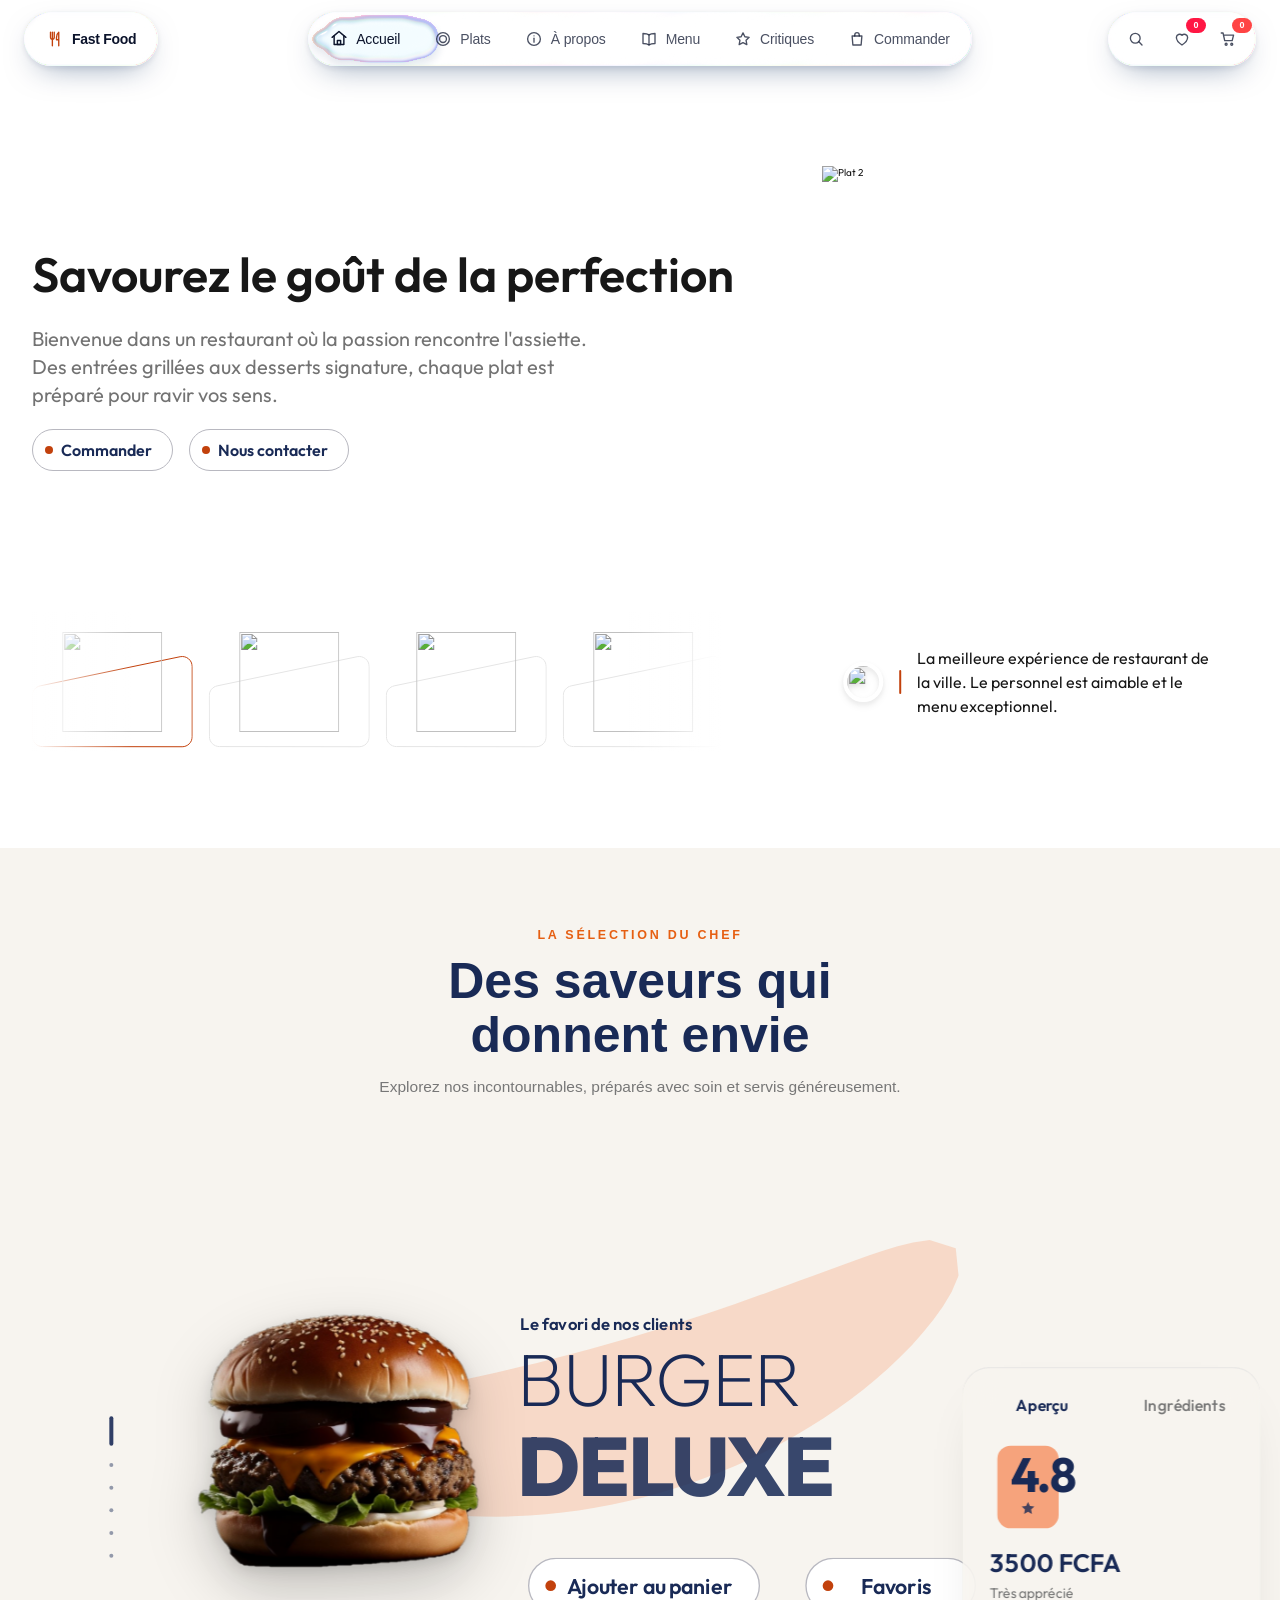
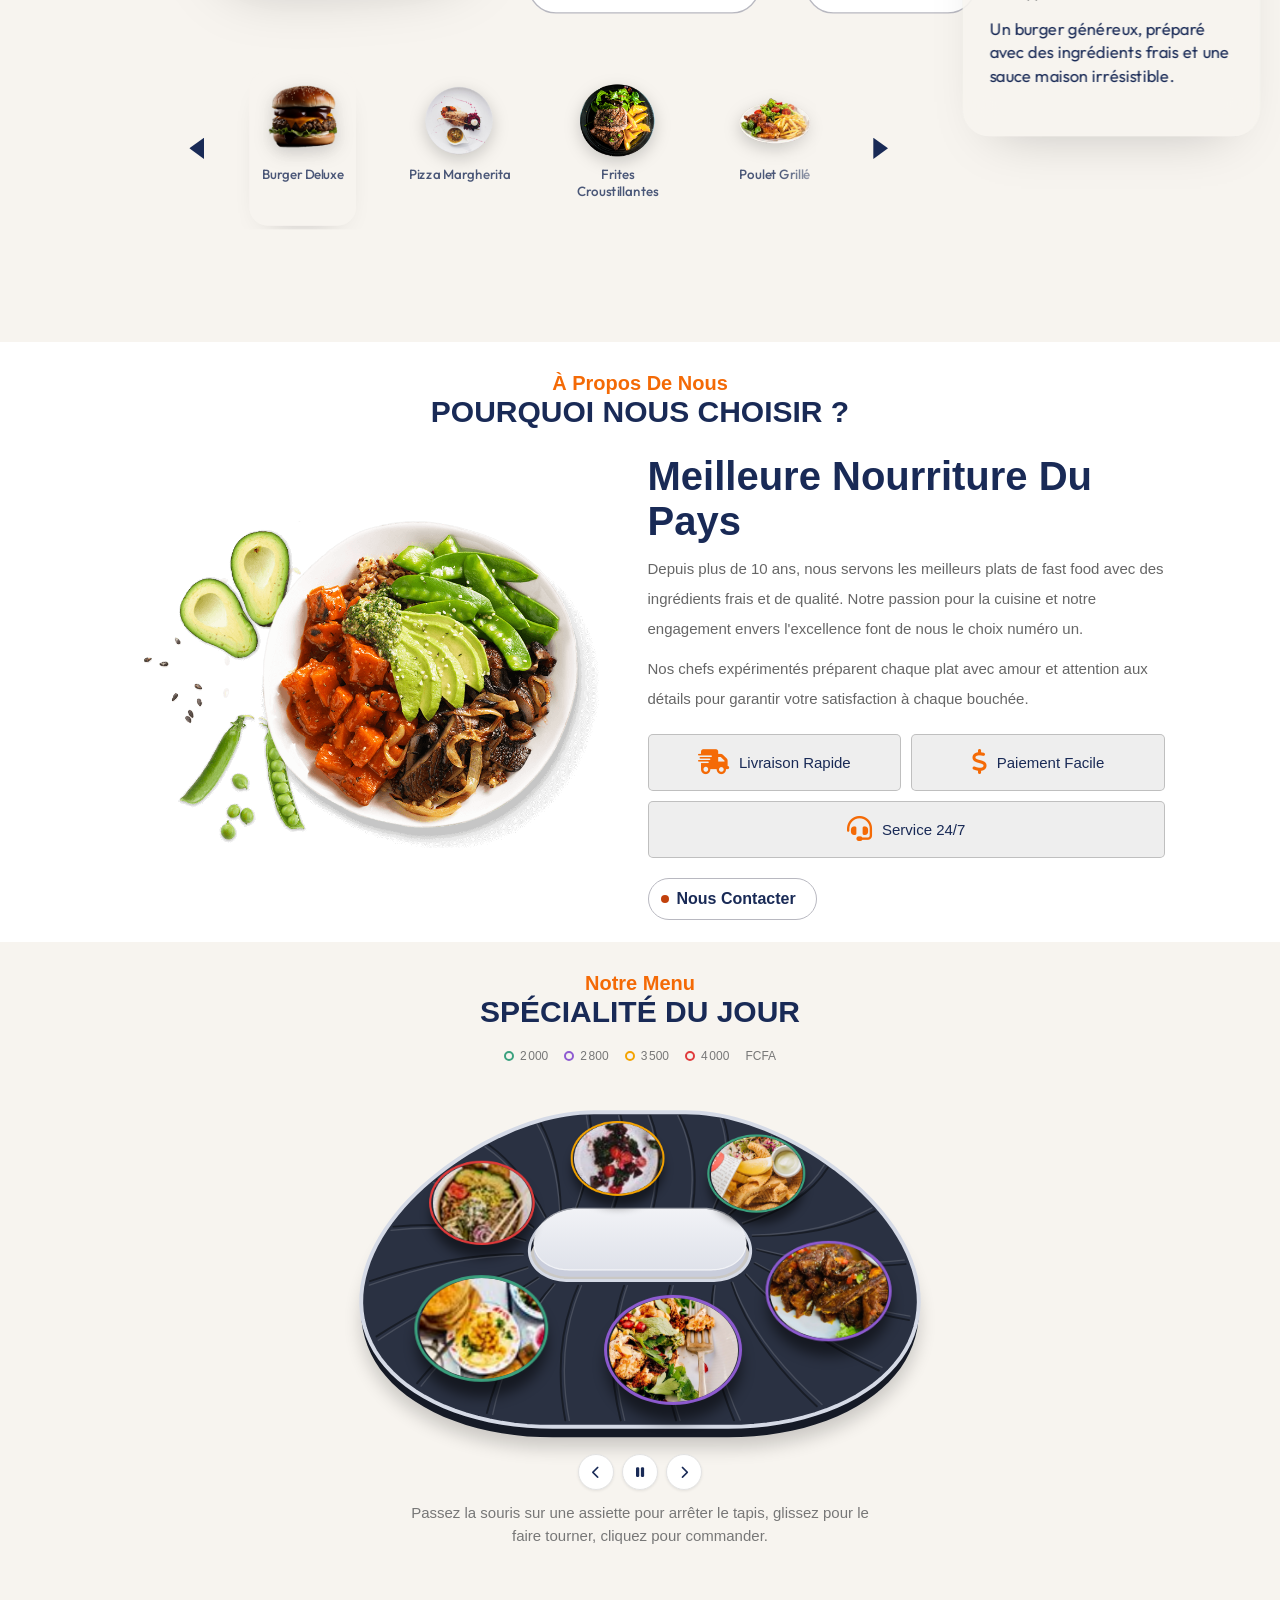
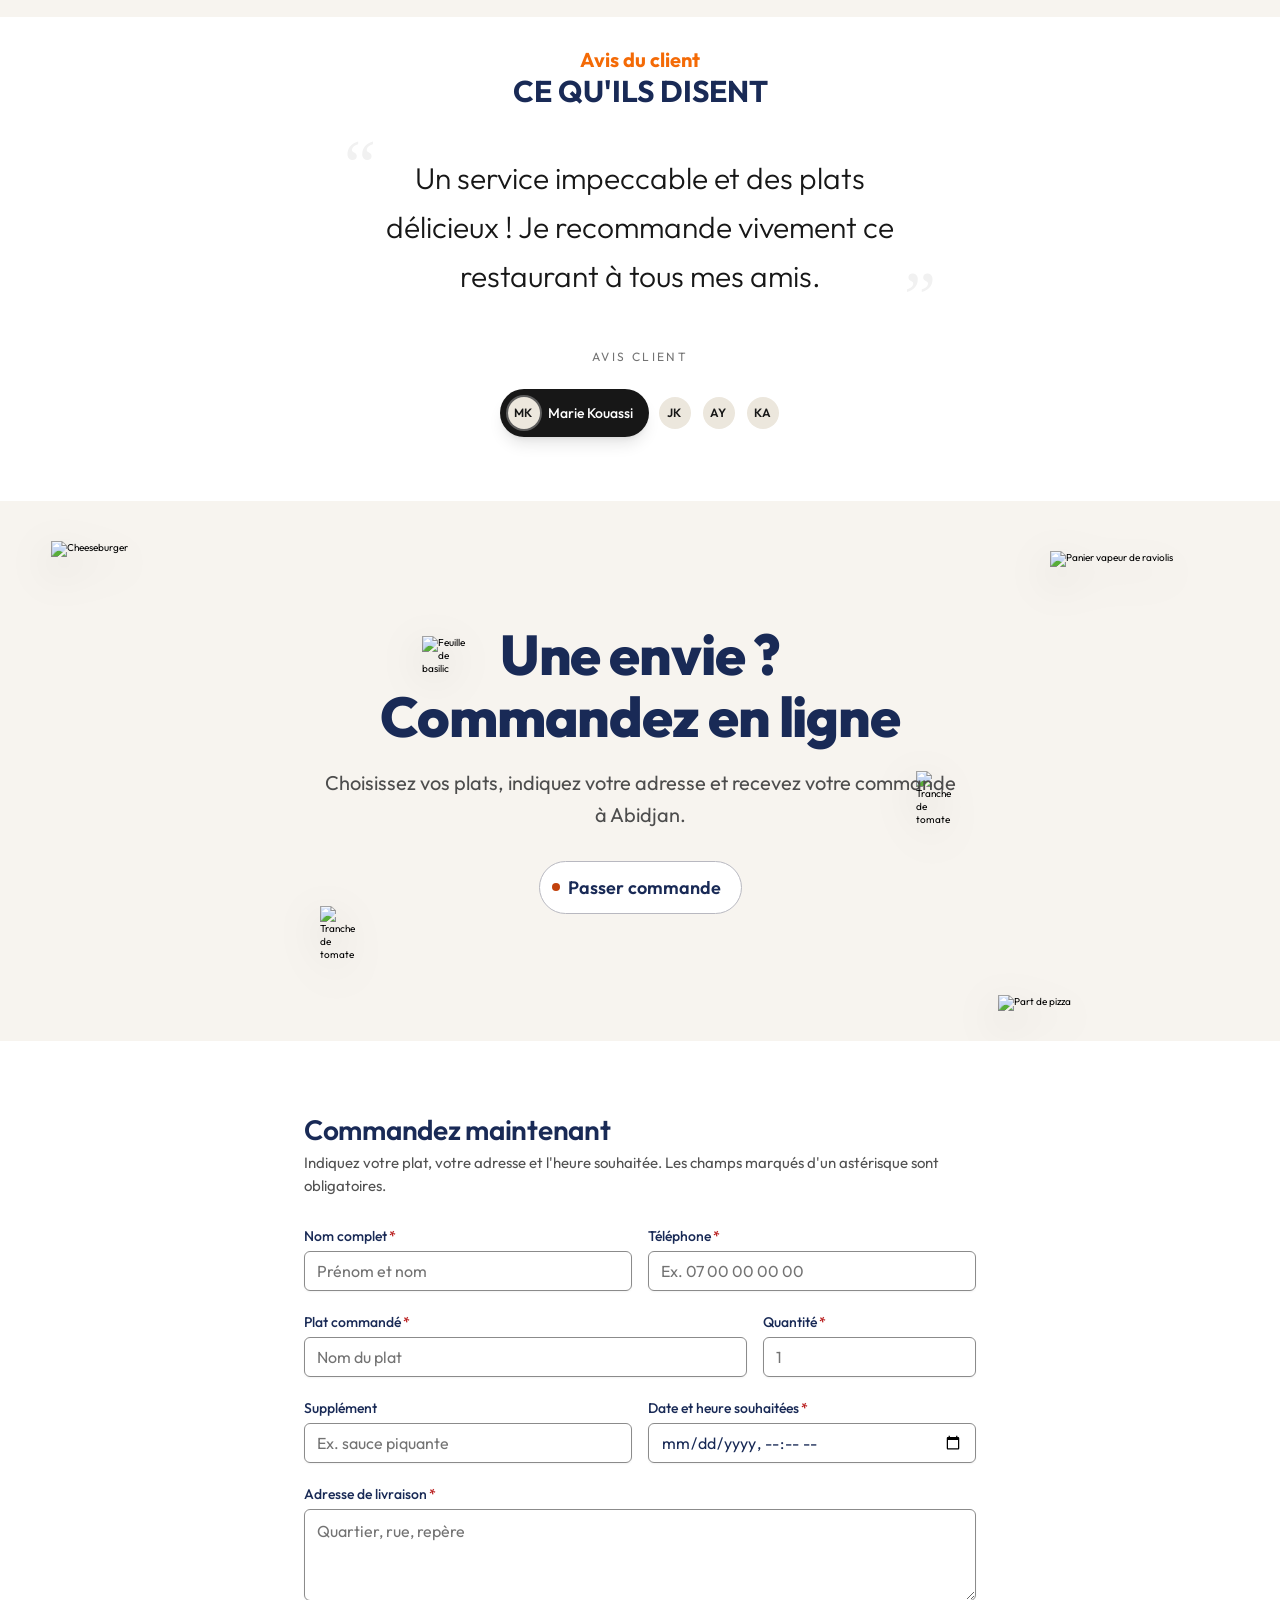
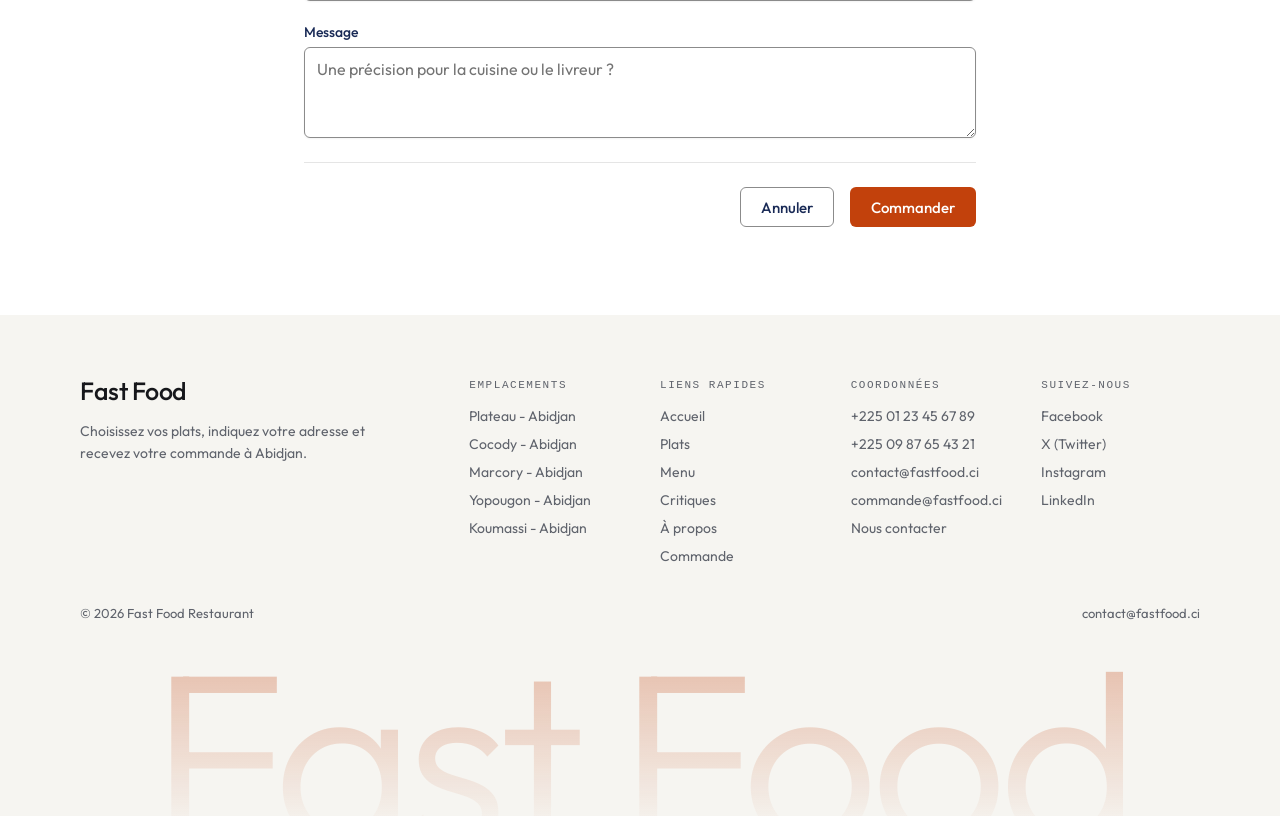
==== commit 76ab817a: "mise à jours" ====
--- a/index.html
+++ b/index.html
@@ -5,37 +5,48 @@
     <meta name="viewport" content="width=device-width, initial-scale=1.0">
     <title>Fast Food Restaurant</title>
     <link href='https://unpkg.com/boxicons@2.1.4/css/boxicons.min.css' rel='stylesheet'>
-    <link rel="stylesheet" href="https://cdn.jsdelivr.net/npm/swiper@11/swiper-bundle.min.css" />
     <link rel="stylesheet" href="https://cdnjs.cloudflare.com/ajax/libs/font-awesome/6.5.2/css/all.min.css">
+    <link rel="preconnect" href="https://fonts.googleapis.com">
+    <link rel="preconnect" href="https://fonts.gstatic.com" crossorigin>
+    <link href="https://fonts.googleapis.com/css2?family=Outfit:wght@200;300;500;600;700;800&display=swap" rel="stylesheet">
     <link rel="stylesheet" href="style.css">
+    <link rel="stylesheet" href="interactive-hover-button.css">
+    <link rel="stylesheet" href="wordmark-footer.css">
+    <link rel="stylesheet" href="liquid-nav.css">
+    <link rel="stylesheet" href="scroll-reveal.css">
 </head>
 <body>
 
-    <!--------- HEADER ---------->
-    <header>
-        <a href="#home" class="logo"><i class="fas fa-utensils"></i> Fast Food</a>
-
-        <nav class="navbar">
-            <a href="#home" class="active">Accueil</a>
-            <a href="#dishes">Plats</a>
-            <a href="#about">À propos</a>
-            <a href="#menu">Menu</a>
-            <a href="#review">Critiques</a>
-            <a href="#order">Commander</a>
+
+    <!--------- BARRE DE NAVIGATION : logo (gauche), navigation liquide (centre), boutons (droite) ---------->
+    <div class="nimbus-bar" id="nimbus-bar">
+        <svg width="0" height="0" style="position:absolute" aria-hidden="true" focusable="false">
+            <filter id="nimbus-refract" x="0" y="0" width="100%" height="100%" color-interpolation-filters="sRGB">
+                <feTurbulence type="fractalNoise" baseFrequency="0.006 0.02" numOctaves="2" seed="7" result="noise"/>
+                <feGaussianBlur in="noise" stdDeviation="2" result="soft"/>
+                <feDisplacementMap in="SourceGraphic" in2="soft" scale="60" xChannelSelector="R" yChannelSelector="G"/>
+            </filter>
+        </svg>
+
+        <div class="nimbus-nav nimbus-static nimbus-side-left" data-tone="light">
+            <a class="nimbus-act nimbus-brand" href="#home" title="Fast Food, accueil"><span class="nv-ico"><svg viewBox="0 0 24 24" width="18" height="18" fill="none" stroke="currentColor" stroke-width="1.8" stroke-linecap="round" stroke-linejoin="round" aria-hidden="true"><path d="M6 3v6.5a2.5 2.5 0 0 0 5 0V3"/><path d="M8.5 3v18"/><path d="M17 21V3c-2.2 1.6-3 4.2-3 7v3h3"/></svg></span><span class="nimbus-label">Fast Food</span></a>
+        </div>
+
+        <nav class="nimbus-nav" id="liquid-nav" data-tone="light" aria-label="Navigation principale">
+            <a class="nimbus-item" href="#home" title="Accueil" data-fx="glow" aria-current="location"><span class="nv-ico"><svg viewBox="0 0 24 24" width="18" height="18" fill="none" stroke="currentColor" stroke-width="1.8" stroke-linecap="round" stroke-linejoin="round" aria-hidden="true"><path d="M3.5 11.2 12 4l8.5 7.2"/><path d="M6 9.6V20h12V9.6"/><path class="nv-door" d="M10 20v-5h4v5Z"/></svg></span><span class="nimbus-label">Accueil</span></a>
+            <a class="nimbus-item" href="#dishes" title="Plats" data-fx="spin"><span class="nv-ico"><svg viewBox="0 0 24 24" width="18" height="18" fill="none" stroke="currentColor" stroke-width="1.8" stroke-linecap="round" stroke-linejoin="round" aria-hidden="true"><circle cx="12" cy="12" r="8.5"/><circle cx="12" cy="12" r="4.6"/></svg></span><span class="nimbus-label">Plats</span></a>
+            <a class="nimbus-item" href="#about" title="À propos" data-fx="pop"><span class="nv-ico"><svg viewBox="0 0 24 24" width="18" height="18" fill="none" stroke="currentColor" stroke-width="1.8" stroke-linecap="round" stroke-linejoin="round" aria-hidden="true"><circle cx="12" cy="12" r="8.5"/><path d="M12 11v5.2"/><path d="M12 7.8h.01"/></svg></span><span class="nimbus-label">À propos</span></a>
+            <a class="nimbus-item" href="#menu" title="Menu" data-fx="wave"><span class="nv-ico"><svg viewBox="0 0 24 24" width="18" height="18" fill="none" stroke="currentColor" stroke-width="1.8" stroke-linecap="round" stroke-linejoin="round" aria-hidden="true"><path d="M12 6.5C10.3 5.2 8 4.6 4 4.6V18c4 0 6.3.6 8 1.9 1.7-1.3 4-1.9 8-1.9V4.6c-4 0-6.3.6-8 1.9Z"/><path d="M12 6.5v13.4"/></svg></span><span class="nimbus-label">Menu</span></a>
+            <a class="nimbus-item" href="#review" title="Critiques" data-fx="pop"><span class="nv-ico"><svg viewBox="0 0 24 24" width="18" height="18" fill="none" stroke="currentColor" stroke-width="1.8" stroke-linecap="round" stroke-linejoin="round" aria-hidden="true"><path d="m12 3.8 2.5 5.2 5.7.8-4.1 4 1 5.7L12 16.8 6.9 19.5l1-5.7-4.1-4 5.7-.8L12 3.8Z"/></svg></span><span class="nimbus-label">Critiques</span></a>
+            <a class="nimbus-item" href="#order" title="Commander" data-fx="drop"><span class="nv-ico"><svg viewBox="0 0 24 24" width="18" height="18" fill="none" stroke="currentColor" stroke-width="1.8" stroke-linecap="round" stroke-linejoin="round" aria-hidden="true"><path d="M5.5 8h13l-1 12h-11l-1-12Z"/><path d="M9 8V6.5a3 3 0 0 1 6 0V8"/></svg></span><span class="nimbus-label">Commander</span></a>
         </nav>
 
-        <div class="icons">
-            <i class="fas fa-bars" id="menu-bars"></i>
-            <i class="fas fa-search" id="search-icon"></i>
-            <a href="#" class="fas fa-heart" title="Favoris">
-                <span class="fav-badge" id="favCount">0</span>
-            </a>
-            <a href="panier.html" class="fas fa-shopping-cart" title="Panier">
-                <span class="cart-badge" id="cartCount">0</span>
-            </a>
-            <!-- <a href="contact.html" class="fas fa-user" title="Mon Profil" id="profileIcon"></a> -->
-        </div>
-    </header>
+        <div class="nimbus-nav nimbus-static nimbus-side-right" data-tone="light" role="group" aria-label="Recherche, favoris et panier">
+            <button class="nimbus-act" id="search-icon" type="button" title="Rechercher" aria-label="Rechercher"><svg viewBox="0 0 24 24" width="18" height="18" fill="none" stroke="currentColor" stroke-width="1.8" stroke-linecap="round" stroke-linejoin="round" aria-hidden="true"><circle cx="11" cy="11" r="6.5"/><path d="m20 20-4.2-4.2"/></svg></button>
+            <a class="nimbus-act" href="#" title="Favoris" aria-label="Favoris"><svg viewBox="0 0 24 24" width="18" height="18" fill="none" stroke="currentColor" stroke-width="1.8" stroke-linecap="round" stroke-linejoin="round" aria-hidden="true"><path d="M12 20s-7.5-4.6-7.5-10.2A4.3 4.3 0 0 1 12 7.2a4.3 4.3 0 0 1 7.5 2.6C19.5 15.4 12 20 12 20Z"/></svg><span class="fav-badge" id="favCount">0</span></a>
+            <a class="nimbus-act" href="panier.html" title="Panier" aria-label="Panier"><svg viewBox="0 0 24 24" width="18" height="18" fill="none" stroke="currentColor" stroke-width="1.8" stroke-linecap="round" stroke-linejoin="round" aria-hidden="true"><circle cx="9.5" cy="19" r="1.3"/><circle cx="17" cy="19" r="1.3"/><path d="M3 4h2.4l2.2 10.2h10l1.8-7.4H6.3"/></svg><span class="cart-badge" id="cartCount">0</span></a>
+        </div>
+    </div>
 
     <!--------- RECHERCHE ---------->
     <form action="" id="search-form">
@@ -45,154 +56,161 @@
     </form>
 
     <!--------- ACCUEIL ---------->
-    <section class="home" id="home">
-        <div class="swiper home-slider">
-            <div class="swiper-wrapper wrapper">
-                <div class="swiper-slide slide">
-                    <div class="content">
-                        <span>notre plat spécial</span>
-                        <h3>frites au poulet</h3>
-                        <p>Découvrez nos frites croustillantes accompagnées de poulet tendre et savoureux, un régal pour vos papilles !</p>
-                        <a href="#menu" class="btn">commander maintenant</a>
-                    </div>
-                    <div class="image">
-                        <img src="./IMAGE/img1.png" alt="Frites au poulet">
-                    </div>
-                </div>
-
-                <div class="swiper-slide slide">
-                    <div class="content">
-                        <span>notre plat spécial</span>
-                        <h3>plat sain</h3>
-                        <p>Des plats équilibrés et délicieux pour votre bien-être quotidien, préparés avec des ingrédients frais.</p>
-                        <a href="#menu" class="btn">commander maintenant</a>
-                    </div>
-                    <div class="image">
-                        <img src="./IMAGE/img6.png" alt="Plat sain">
-                    </div>
-                </div>
-
-                <div class="swiper-slide slide">
-                    <div class="content">
-                        <span>notre plat spécial</span>
-                        <h3>burger deluxe</h3>
-                        <p>Le meilleur burger de la ville avec des ingrédients frais et de qualité supérieure.</p>
-                        <a href="#menu" class="btn">commander maintenant</a>
-                    </div>
-                    <div class="image">
-                        <img src="./IMAGE/img5.png" alt="Burger">
-                    </div>
-                </div>
-            </div>
-            <div class="swiper-pagination"></div>
+    <section class="home h41" id="home" aria-labelledby="hero-title" data-h41>
+        <div class="h41-wrap">
+            <div class="h41-top">
+                <div class="h41-copy">
+                    <h1 id="hero-title">Savourez le goût de la perfection</h1>
+                    <p>Bienvenue dans un restaurant où la passion rencontre l'assiette. Des entrées grillées aux desserts signature, chaque plat est préparé pour ravir vos sens.</p>
+                    <div class="h41-actions">
+                        <a href="#menu" class="ihb"><span class="ihb__label">Commander</span><span class="ihb__over" aria-hidden="true"><span>Commander</span><svg class="ihb__arrow" viewBox="0 0 24 24" fill="none" stroke="currentColor" stroke-width="2" stroke-linecap="round" stroke-linejoin="round" focusable="false"><path d="M5 12h14"/><path d="m12 5 7 7-7 7"/></svg></span><span class="ihb__dot" aria-hidden="true"></span></a>
+                        <a href="contact.html" class="ihb"><span class="ihb__label">Nous contacter</span><span class="ihb__over" aria-hidden="true"><span>Nous contacter</span><svg class="ihb__arrow" viewBox="0 0 24 24" fill="none" stroke="currentColor" stroke-width="2" stroke-linecap="round" stroke-linejoin="round" focusable="false"><path d="M5 12h14"/><path d="m12 5 7 7-7 7"/></svg></span><span class="ihb__dot" aria-hidden="true"></span></a>
+                    </div>
+                </div>
+
+                <div class="h41-carousel h41-main" data-h41-c role="region" aria-roledescription="carrousel" aria-label="Nos plats" tabindex="0">
+                    <div class="h41-viewport"><div class="h41-track">
+                        <div class="h41-item" role="group" aria-roledescription="diapositive" aria-label="1 sur 5">
+                            <img src="https://cdn.21st.dev/assets/mirror/87/87f3508fd9ddd1feec9e242a33cebd948fa846554482db5c230c8e01412815d1.png" alt="Plat 1" width="380" height="380" fetchpriority="high" decoding="async" referrerpolicy="no-referrer">
+                        </div>
+                        <div class="h41-item" role="group" aria-roledescription="diapositive" aria-label="2 sur 5">
+                            <img src="https://cdn.21st.dev/assets/mirror/1a/1a7fd7d61f2ff0fef5d573855fefc5909e9ebe6b573dbccc801facec0ef49377.png" alt="Plat 2" width="380" height="380" loading="lazy" decoding="async" referrerpolicy="no-referrer">
+                        </div>
+                        <div class="h41-item" role="group" aria-roledescription="diapositive" aria-label="3 sur 5">
+                            <img src="https://cdn.21st.dev/assets/mirror/4b/4b782394554d00d1d840fa90b2d2a37fbfee34c07800652a5ac718dc32205bc3.png" alt="Plat 3" width="380" height="380" loading="lazy" decoding="async" referrerpolicy="no-referrer">
+                        </div>
+                        <div class="h41-item" role="group" aria-roledescription="diapositive" aria-label="4 sur 5">
+                            <img src="https://cdn.21st.dev/assets/mirror/06/0649f8730b8b1afaa6854343ac026050ddd78538b612569d44151c0f804df506.png" alt="Plat 4" width="380" height="380" loading="lazy" decoding="async" referrerpolicy="no-referrer">
+                        </div>
+                        <div class="h41-item" role="group" aria-roledescription="diapositive" aria-label="5 sur 5">
+                            <img src="https://cdn.21st.dev/assets/mirror/4b/4b782394554d00d1d840fa90b2d2a37fbfee34c07800652a5ac718dc32205bc3.png" alt="Plat 5" width="380" height="380" loading="lazy" decoding="async" referrerpolicy="no-referrer">
+                        </div>
+                    </div></div>
+                </div>
+            </div>
+
+            <div class="h41-bottom">
+                <div class="h41-carousel h41-thumbs" data-h41-c role="region" aria-roledescription="carrousel" aria-label="Choisir un plat">
+                    <div class="h41-fade h41-fade--l" aria-hidden="true"></div>
+                    <div class="h41-fade h41-fade--r" aria-hidden="true"></div>
+                    <div class="h41-viewport"><div class="h41-track">
+                        <div class="h41-item">
+                            <button type="button" class="h41-thumb" aria-label="Afficher le plat 1" aria-current="true">
+                                <svg class="h41-arch" xmlns="http://www.w3.org/2000/svg" width="161" height="92" viewBox="0 0 161 92" fill="none" aria-hidden="true" focusable="false"><path d="M0.682517 80.6118L0.501193 39.6946C0.480127 34.9409 3.80852 30.8294 8.46241 29.8603L148.426 0.713985C154.636 -0.579105 160.465 4.16121 160.465 10.504V80.7397C160.465 86.2674 155.98 90.7465 150.453 90.7397L10.6701 90.5674C5.16936 90.5607 0.706893 86.1125 0.682517 80.6118Z" stroke="currentColor"/></svg>
+                                <img src="https://cdn.21st.dev/assets/mirror/87/87f3508fd9ddd1feec9e242a33cebd948fa846554482db5c230c8e01412815d1.png" alt="" width="100" height="100" loading="lazy" decoding="async" referrerpolicy="no-referrer">
+                            </button>
+                        </div>
+                        <div class="h41-item">
+                            <button type="button" class="h41-thumb" aria-label="Afficher le plat 2">
+                                <svg class="h41-arch" xmlns="http://www.w3.org/2000/svg" width="161" height="92" viewBox="0 0 161 92" fill="none" aria-hidden="true" focusable="false"><path d="M0.682517 80.6118L0.501193 39.6946C0.480127 34.9409 3.80852 30.8294 8.46241 29.8603L148.426 0.713985C154.636 -0.579105 160.465 4.16121 160.465 10.504V80.7397C160.465 86.2674 155.98 90.7465 150.453 90.7397L10.6701 90.5674C5.16936 90.5607 0.706893 86.1125 0.682517 80.6118Z" stroke="currentColor"/></svg>
+                                <img src="https://cdn.21st.dev/assets/mirror/1a/1a7fd7d61f2ff0fef5d573855fefc5909e9ebe6b573dbccc801facec0ef49377.png" alt="" width="100" height="100" loading="lazy" decoding="async" referrerpolicy="no-referrer">
+                            </button>
+                        </div>
+                        <div class="h41-item">
+                            <button type="button" class="h41-thumb" aria-label="Afficher le plat 3">
+                                <svg class="h41-arch" xmlns="http://www.w3.org/2000/svg" width="161" height="92" viewBox="0 0 161 92" fill="none" aria-hidden="true" focusable="false"><path d="M0.682517 80.6118L0.501193 39.6946C0.480127 34.9409 3.80852 30.8294 8.46241 29.8603L148.426 0.713985C154.636 -0.579105 160.465 4.16121 160.465 10.504V80.7397C160.465 86.2674 155.98 90.7465 150.453 90.7397L10.6701 90.5674C5.16936 90.5607 0.706893 86.1125 0.682517 80.6118Z" stroke="currentColor"/></svg>
+                                <img src="https://cdn.21st.dev/assets/mirror/4b/4b782394554d00d1d840fa90b2d2a37fbfee34c07800652a5ac718dc32205bc3.png" alt="" width="100" height="100" loading="lazy" decoding="async" referrerpolicy="no-referrer">
+                            </button>
+                        </div>
+                        <div class="h41-item">
+                            <button type="button" class="h41-thumb" aria-label="Afficher le plat 4">
+                                <svg class="h41-arch" xmlns="http://www.w3.org/2000/svg" width="161" height="92" viewBox="0 0 161 92" fill="none" aria-hidden="true" focusable="false"><path d="M0.682517 80.6118L0.501193 39.6946C0.480127 34.9409 3.80852 30.8294 8.46241 29.8603L148.426 0.713985C154.636 -0.579105 160.465 4.16121 160.465 10.504V80.7397C160.465 86.2674 155.98 90.7465 150.453 90.7397L10.6701 90.5674C5.16936 90.5607 0.706893 86.1125 0.682517 80.6118Z" stroke="currentColor"/></svg>
+                                <img src="https://cdn.21st.dev/assets/mirror/06/0649f8730b8b1afaa6854343ac026050ddd78538b612569d44151c0f804df506.png" alt="" width="100" height="100" loading="lazy" decoding="async" referrerpolicy="no-referrer">
+                            </button>
+                        </div>
+                        <div class="h41-item">
+                            <button type="button" class="h41-thumb" aria-label="Afficher le plat 5">
+                                <svg class="h41-arch" xmlns="http://www.w3.org/2000/svg" width="161" height="92" viewBox="0 0 161 92" fill="none" aria-hidden="true" focusable="false"><path d="M0.682517 80.6118L0.501193 39.6946C0.480127 34.9409 3.80852 30.8294 8.46241 29.8603L148.426 0.713985C154.636 -0.579105 160.465 4.16121 160.465 10.504V80.7397C160.465 86.2674 155.98 90.7465 150.453 90.7397L10.6701 90.5674C5.16936 90.5607 0.706893 86.1125 0.682517 80.6118Z" stroke="currentColor"/></svg>
+                                <img src="https://cdn.21st.dev/assets/mirror/4b/4b782394554d00d1d840fa90b2d2a37fbfee34c07800652a5ac718dc32205bc3.png" alt="" width="100" height="100" loading="lazy" decoding="async" referrerpolicy="no-referrer">
+                            </button>
+                        </div>
+                    </div></div>
+                </div>
+
+                <!-- TEXTES D'EXEMPLE : à remplacer par de vrais avis de clients avant la mise en ligne -->
+                <div class="h41-carousel h41-comments" data-h41-c role="region" aria-roledescription="carrousel" aria-label="Avis des clients">
+                    <div class="h41-viewport"><div class="h41-track">
+                        <div class="h41-item" role="group" aria-roledescription="diapositive" aria-label="1 sur 5">
+                            <div class="h41-comment">
+                                <img class="h41-avatar" src="https://cdn.21st.dev/assets/mirror/70/7085c77a7a6d158a70c96de353e7ff0f4965826fda66a1a15bfb117adbab23a5.png" alt="" width="40" height="40" loading="lazy" decoding="async" referrerpolicy="no-referrer">
+                                <span class="h41-sep" aria-hidden="true"></span>
+                                <p>L'ambiance est parfaite et la cuisine absolument délicieuse. Je recommande vivement !</p>
+                            </div>
+                        </div>
+                        <div class="h41-item" role="group" aria-roledescription="diapositive" aria-label="2 sur 5">
+                            <div class="h41-comment">
+                                <img class="h41-avatar" src="https://cdn.21st.dev/assets/mirror/52/52a6fca15c519f45a65d5b547ce8104ffa0bc6149b496a6829da78e9a514e5ab.png" alt="" width="40" height="40" loading="lazy" decoding="async" referrerpolicy="no-referrer">
+                                <span class="h41-sep" aria-hidden="true"></span>
+                                <p>La meilleure expérience de restaurant de la ville. Le personnel est aimable et le menu exceptionnel.</p>
+                            </div>
+                        </div>
+                        <div class="h41-item" role="group" aria-roledescription="diapositive" aria-label="3 sur 5">
+                            <div class="h41-comment">
+                                <img class="h41-avatar" src="https://cdn.21st.dev/assets/mirror/49/4973a15208f8b3280f0dac82f61e010823b3ccd54e729b5370ca97422ceb083c.png" alt="" width="40" height="40" loading="lazy" decoding="async" referrerpolicy="no-referrer">
+                                <span class="h41-sep" aria-hidden="true"></span>
+                                <p>Chaque plat est préparé avec soin. Cet endroit ne déçoit jamais !</p>
+                            </div>
+                        </div>
+                        <div class="h41-item" role="group" aria-roledescription="diapositive" aria-label="4 sur 5">
+                            <div class="h41-comment">
+                                <img class="h41-avatar" src="https://cdn.21st.dev/assets/mirror/94/9451db1a91eab519563106259e9ec936bb7169c24f38485461894f6be2ef1368.png" alt="" width="40" height="40" loading="lazy" decoding="async" referrerpolicy="no-referrer">
+                                <span class="h41-sep" aria-hidden="true"></span>
+                                <p>Super ambiance et saveurs incroyables. Un restaurant à ne pas manquer !</p>
+                            </div>
+                        </div>
+                        <div class="h41-item" role="group" aria-roledescription="diapositive" aria-label="5 sur 5">
+                            <div class="h41-comment">
+                                <img class="h41-avatar" src="https://cdn.21st.dev/assets/mirror/49/4973a15208f8b3280f0dac82f61e010823b3ccd54e729b5370ca97422ceb083c.png" alt="" width="40" height="40" loading="lazy" decoding="async" referrerpolicy="no-referrer">
+                                <span class="h41-sep" aria-hidden="true"></span>
+                                <p>Chaque plat est préparé avec soin. Cet endroit ne déçoit jamais !</p>
+                            </div>
+                        </div>
+                    </div></div>
+                </div>
+            </div>
         </div>
     </section>
 
     <!--------- PLATS ---------->
-    <section class="dishes" id="dishes">
-        <h3 class="sub-heading">Nos plats</h3>
-        <h1 class="heading">Plats populaires</h1>
-
-        <div class="box-container">
-            <div class="box" data-name="Burger Deluxe" data-price="3500">
-                <a href="javascript:void(0)" class="fas fa-heart" onclick="addToFavorites('Burger Deluxe')"></a>
-                <a href="javascript:void(0)" class="fas fa-eye" onclick="viewDetails('Burger Deluxe')"></a>
-                <img src="./IMAGE/img2.png" alt="Burger">
-                <h3>Burger Deluxe</h3>
-                <div class="stars">
-                    <i class="fas fa-star"></i>
-                    <i class="fas fa-star"></i>
-                    <i class="fas fa-star"></i>
-                    <i class="fas fa-star"></i>
-                    <i class="fas fa-star-half-alt"></i>
-                </div>
-                <span>3,500 FCFA</span>
-                <a href="javascript:void(0)" class="btn" onclick="addToCart('Burger Deluxe', 3500)">ajouter au panier</a>
-            </div>
-
-            <div class="box" data-name="Pizza Margherita" data-price="5000">
-                <a href="javascript:void(0)" class="fas fa-heart" onclick="addToFavorites('Pizza Margherita')"></a>
-                <a href="javascript:void(0)" class="fas fa-eye" onclick="viewDetails('Pizza Margherita')"></a>
-                <img src="./IMAGE/plat2.png" alt="Pizza">
-                <h3>Pizza Margherita</h3>
-                <div class="stars">
-                    <i class="fas fa-star"></i>
-                    <i class="fas fa-star"></i>
-                    <i class="fas fa-star"></i>
-                    <i class="fas fa-star"></i>
-                    <i class="fas fa-star"></i>
-                </div>
-                <span>5,000 FCFA</span>
-                <a href="javascript:void(0)" class="btn" onclick="addToCart('Pizza Margherita', 5000)">ajouter au panier</a>
-            </div>
-
-            <div class="box" data-name="Frites Croustillantes" data-price="1500">
-                <a href="javascript:void(0)" class="fas fa-heart" onclick="addToFavorites('Frites Croustillantes')"></a>
-                <a href="javascript:void(0)" class="fas fa-eye" onclick="viewDetails('Frites Croustillantes')"></a>
-                <img src="./IMAGE/PLAT3.png" alt="Frites">
-                <h3>Frites Croustillantes</h3>
-                <div class="stars">
-                    <i class="fas fa-star"></i>
-                    <i class="fas fa-star"></i>
-                    <i class="fas fa-star"></i>
-                    <i class="fas fa-star"></i>
-                    <i class="fas fa-star-half-alt"></i>
-                </div>
-                <span>1,500 FCFA</span>
-                <a href="javascript:void(0)" class="btn" onclick="addToCart('Frites Croustillantes', 1500)">ajouter au panier</a>
-            </div>
-
-            <div class="box" data-name="Poulet Grillé" data-price="4500">
-                <a href="javascript:void(0)" class="fas fa-heart" onclick="addToFavorites('Poulet Grillé')"></a>
-                <a href="javascript:void(0)" class="fas fa-eye" onclick="viewDetails('Poulet Grillé')"></a>
-                <img src="./IMAGE/IJJ.png" alt="Poulet">
-                <h3>Poulet Grillé</h3>
-                <div class="stars">
-                    <i class="fas fa-star"></i>
-                    <i class="fas fa-star"></i>
-                    <i class="fas fa-star"></i>
-                    <i class="fas fa-star"></i>
-                    <i class="fas fa-star"></i>
-                </div>
-                <span>4,500 FCFA</span>
-                <a href="javascript:void(0)" class="btn" onclick="addToCart('Poulet Grillé', 4500)">ajouter au panier</a>
-            </div>
-
-            <div class="box" data-name="Tacos Mexicain" data-price="3000">
-                <a href="javascript:void(0)" class="fas fa-heart" onclick="addToFavorites('Tacos Mexicain')"></a>
-                <a href="javascript:void(0)" class="fas fa-eye" onclick="viewDetails('Tacos Mexicain')"></a>
-                <img src="./IMAGE/img4.png" alt="Tacos">
-                <h3>Tacos Mexicain</h3>
-                <div class="stars">
-                    <i class="fas fa-star"></i>
-                    <i class="fas fa-star"></i>
-                    <i class="fas fa-star"></i>
-                    <i class="fas fa-star"></i>
-                    <i class="fas fa-star-half-alt"></i>
-                </div>
-                <span>3,000 FCFA</span>
-                <a href="javascript:void(0)" class="btn" onclick="addToCart('Tacos Mexicain', 3000)">ajouter au panier</a>
-            </div>
-
-            <div class="box" data-name="Salade César" data-price="2500">
-                <a href="javascript:void(0)" class="fas fa-heart" onclick="addToFavorites('Salade César')"></a>
-                <a href="javascript:void(0)" class="fas fa-eye" onclick="viewDetails('Salade César')"></a>
-                <img src="./IMAGE/BURGER2.png" alt="Salade">
-                <h3>Salade César</h3>
-                <div class="stars">
-                    <i class="fas fa-star"></i>
-                    <i class="fas fa-star"></i>
-                    <i class="fas fa-star"></i>
-                    <i class="fas fa-star"></i>
-                    <i class="fas fa-star"></i>
-                </div>
-                <span>2,500 FCFA</span>
-                <a href="javascript:void(0)" class="btn" onclick="addToCart('Salade César', 2500)">ajouter au panier</a>
-            </div>
-        </div>
-    </section>
-
-    <!--------- À PROPOS ---------->
+    <section class="dishes orbit-menu" id="dishes">
+        <div class="orbit-intro">
+            <span class="orbit-kicker">LA SÉLECTION DU CHEF</span>
+            <h2>Des saveurs qui donnent envie</h2>
+            <p>Explorez nos incontournables, préparés avec soin et servis généreusement.</p>
+        </div>
+        <div class="dsh-trk" data-dsh-track>
+            <div class="dsh-root" data-dsh role="region" aria-roledescription="carrousel" aria-label="La sélection du chef" tabindex="0">
+                <div class="dsh-canvas">
+                    <svg class="dsh-arc" viewBox="0 0 960 520" aria-hidden="true"><path data-dsh-arc style="opacity:.34"/></svg>
+
+                    <div class="dsh-pager" role="tablist" aria-label="Choisir un plat" data-dsh-pager></div>
+                    <div class="dsh-plates" data-dsh-plates></div>
+                    <div class="dsh-head" aria-live="polite" data-dsh-heads></div>
+
+                    <div class="dsh-acts">
+                        <button type="button" class="ihb" data-dsh-add><span class="ihb__label">Ajouter au panier</span><span class="ihb__over" aria-hidden="true"><span>Ajouter au panier</span><svg class="ihb__arrow" viewBox="0 0 24 24" fill="none" stroke="currentColor" stroke-width="2" stroke-linecap="round" stroke-linejoin="round" focusable="false"><path d="M5 12h14"/><path d="m12 5 7 7-7 7"/></svg></span><span class="ihb__dot" aria-hidden="true"></span></button>
+                        <button type="button" class="ihb" data-dsh-fav aria-pressed="false"><span class="ihb__label">Favoris</span><span class="ihb__over" aria-hidden="true"><span>Favoris</span><svg class="ihb__arrow" viewBox="0 0 24 24" fill="none" stroke="currentColor" stroke-width="2" stroke-linecap="round" stroke-linejoin="round" focusable="false"><path d="M5 12h14"/><path d="m12 5 7 7-7 7"/></svg></span><span class="ihb__dot" aria-hidden="true"></span></button>
+                    </div>
+
+                    <div class="dsh-card">
+                        <div class="dsh-tabs" role="tablist" aria-label="Détails du plat">
+                            <button type="button" role="tab" class="dsh-btn dsh-tab" data-dsh-tab="overview" aria-selected="true">Aperçu</button>
+                            <button type="button" role="tab" class="dsh-btn dsh-tab" data-dsh-tab="ingredients" aria-selected="false">Ingrédients</button>
+                        </div>
+                        <div class="dsh-bodies" data-dsh-bodies></div>
+                    </div>
+
+                    <div class="dsh-strip">
+                        <button type="button" class="dsh-btn dsh-arrow" data-dsh-prev aria-label="Plat précédent"><svg viewBox="0 0 12 16" aria-hidden="true"><path d="M11 0v16L0 8z"/></svg></button>
+                        <div class="dsh-win"><div class="dsh-track" data-dsh-strip-track></div></div>
+                        <button type="button" class="dsh-btn dsh-arrow" data-dsh-next aria-label="Plat suivant"><svg viewBox="0 0 12 16" aria-hidden="true"><path d="M1 0v16l11-8z"/></svg></button>
+                    </div>
+                </div>
+                <p class="dsh-sr" aria-live="polite" data-dsh-live></p>
+            </div>
+        </div>
+    </section>
+
     <section class="about" id="about">
         <h3 class="sub-heading">À propos de nous</h3>
         <h1 class="heading">Pourquoi nous choisir ?</h1>
@@ -220,264 +238,275 @@
                         <span>service 24/7</span>
                     </div>
                 </div>
-                <a href="contact.html" class="btn">Nous contacter</a>
+                <a href="contact.html" class="ihb ihb--mt"><span class="ihb__label">Nous contacter</span><span class="ihb__over" aria-hidden="true"><span>Nous contacter</span><svg class="ihb__arrow" viewBox="0 0 24 24" fill="none" stroke="currentColor" stroke-width="2" stroke-linecap="round" stroke-linejoin="round" focusable="false"><path d="M5 12h14"/><path d="m12 5 7 7-7 7"/></svg></span><span class="ihb__dot" aria-hidden="true"></span></a>
             </div>
         </div>
     </section>
 
     <!--------- MENU ---------->
-    <section class="menu" id="menu">
+    <section class="menu conveyor-menu" id="menu">
         <h3 class="sub-heading">notre menu</h3>
         <h1 class="heading">Spécialité du jour</h1>
 
-        <div class="box-container">
-            <div class="box" data-name="Wrap Poulet" data-price="3200">
-                <div class="image">
-                    <img src="./IMAGE/c5.jpg" alt="Wrap">
-                    <a href="javascript:void(0)" class="fas fa-heart" onclick="addToFavorites('Wrap Poulet')"></a>
-                </div>
-                <div class="content">
-                    <div class="stars">
-                        <i class="fas fa-star"></i>
-                        <i class="fas fa-star"></i>
-                        <i class="fas fa-star"></i>
-                        <i class="fas fa-star"></i>
-                        <i class="fas fa-star-half-alt"></i>
-                    </div>
-                    <h3>Wrap Poulet</h3>
-                    <p>Wrap garni de poulet grillé, légumes frais et sauce spéciale</p>
-                    <a href="javascript:void(0)" class="btn" onclick="addToCart('Wrap Poulet', 3200)">ajouter</a>
-                    <span class="pice">3,200 FCFA</span>
-                </div>
-            </div>
-
-            <div class="box" data-name="Nuggets Box" data-price="2800">
-                <div class="image">
-                    <img src="./IMAGE/c7.jpg" alt="Nuggets">
-                    <a href="javascript:void(0)" class="fas fa-heart" onclick="addToFavorites('Nuggets Box')"></a>
-                </div>
-                <div class="content">
-                    <div class="stars">
-                        <i class="fas fa-star"></i>
-                        <i class="fas fa-star"></i>
-                        <i class="fas fa-star"></i>
-                        <i class="fas fa-star"></i>
-                        <i class="fas fa-star"></i>
-                    </div>
-                    <h3>Nuggets Box</h3>
-                    <p>10 nuggets croustillants avec sauce au choix</p>
-                    <a href="javascript:void(0)" class="btn" onclick="addToCart('Nuggets Box', 2800)">ajouter</a>
-                    <span class="pice">2,800 FCFA</span>
-                </div>
-            </div>
-
-            <div class="box" data-name="Hot Dog Premium" data-price="2200">
-                <div class="image">
-                    <img src="./IMAGE/c8.jpg" alt="Hot Dog">
-                    <a href="javascript:void(0)" class="fas fa-heart" onclick="addToFavorites('Hot Dog Premium')"></a>
-                </div>
-                <div class="content">
-                    <div class="stars">
-                        <i class="fas fa-star"></i>
-                        <i class="fas fa-star"></i>
-                        <i class="fas fa-star"></i>
-                        <i class="fas fa-star"></i>
-                        <i class="fas fa-star-half-alt"></i>
-                    </div>
-                    <h3>Hot Dog Premium</h3>
-                    <p>Saucisse de qualité avec garniture complète</p>
-                    <a href="javascript:void(0)" class="btn" onclick="addToCart('Hot Dog Premium', 2200)">ajouter</a>
-                    <span class="pice">2,200 FCFA</span>
-                </div>
-            </div>
-
-            <div class="box" data-name="Sandwich Club" data-price="3500">
-                <div class="image">
-                    <img src="./IMAGE/p3.jpg" alt="Sandwich">
-                    <a href="javascript:void(0)" class="fas fa-heart" onclick="addToFavorites('Sandwich Club')"></a>
-                </div>
-                <div class="content">
-                    <div class="stars">
-                        <i class="fas fa-star"></i>
-                        <i class="fas fa-star"></i>
-                        <i class="fas fa-star"></i>
-                        <i class="fas fa-star"></i>
-                        <i class="fas fa-star"></i>
-                    </div>
-                    <h3>Sandwich Club</h3>
-                    <p>Triple sandwich avec poulet, bacon et œuf</p>
-                    <a href="javascript:void(0)" class="btn" onclick="addToCart('Sandwich Club', 3500)">ajouter</a>
-                    <span class="pice">3,500 FCFA</span>
-                </div>
-            </div>
-
-            <div class="box" data-name="Pasta Carbonara" data-price="4000">
-                <div class="image">
-                    <img src="./IMAGE/p5.jpg" alt="Pasta">
-                    <a href="javascript:void(0)" class="fas fa-heart" onclick="addToFavorites('Pasta Carbonara')"></a>
-                </div>
-                <div class="content">
-                    <div class="stars">
-                        <i class="fas fa-star"></i>
-                        <i class="fas fa-star"></i>
-                        <i class="fas fa-star"></i>
-                        <i class="fas fa-star"></i>
-                        <i class="fas fa-star-half-alt"></i>
-                    </div>
-                    <h3>Pasta Carbonara</h3>
-                    <p>Pâtes crémeuses avec lardons et parmesan</p>
-                    <a href="javascript:void(0)" class="btn" onclick="addToCart('Pasta Carbonara', 4000)">ajouter</a>
-                    <span class="pice">4,000 FCFA</span>
-                </div>
-            </div>
-
-            <div class="box" data-name="Menu Enfant" data-price="2000">
-                <div class="image">
-                    <img src="./IMAGE/p6.jpg" alt="Menu Enfant">
-                    <a href="javascript:void(0)" class="fas fa-heart" onclick="addToFavorites('Menu Enfant')"></a>
-                </div>
-                <div class="content">
-                    <div class="stars">
-                        <i class="fas fa-star"></i>
-                        <i class="fas fa-star"></i>
-                        <i class="fas fa-star"></i>
-                        <i class="fas fa-star"></i>
-                        <i class="fas fa-star"></i>
-                    </div>
-                    <h3>Menu Enfant</h3>
-                    <p>Nuggets, frites et boisson avec jouet surprise</p>
-                    <a href="javascript:void(0)" class="btn" onclick="addToCart('Menu Enfant', 2000)">ajouter</a>
-                    <span class="pice">2,000 FCFA</span>
-                </div>
-            </div>
-        </div>
-    </section>
-
-    <!--------- CRITIQUES ---------->
-    <section class="critique" id="review">
+        <div class="belt" data-belt>
+            <ul class="belt-legend" data-belt-legend aria-hidden="true"></ul>
+            <div class="belt-stage" data-belt-stage role="group" aria-label="Tapis roulant des plats du jour" aria-roledescription="tapis roulant">
+                <svg class="belt-svg" data-belt-svg aria-hidden="true" focusable="false"></svg>
+            </div>
+            <div class="belt-controls">
+                <button type="button" data-belt-prev aria-label="Plat précédent"><i class="fas fa-chevron-left"></i></button>
+                <button type="button" data-belt-pause aria-label="Mettre le tapis en pause" aria-pressed="false"><i class="fas fa-pause"></i></button>
+                <button type="button" data-belt-next aria-label="Plat suivant"><i class="fas fa-chevron-right"></i></button>
+            </div>
+            <div class="belt-caption" data-belt-caption aria-live="polite">Passez la souris sur une assiette pour arrêter le tapis, glissez pour le faire tourner, cliquez pour commander.</div>
+        </div>
+
+        <dialog class="belt-dialog" data-belt-dialog aria-labelledby="beltDialogTitle">
+            <button type="button" class="belt-close" data-belt-close aria-label="Fermer"><i class="fas fa-times"></i></button>
+            <div class="belt-dialog-body">
+                <div class="belt-figure"><img data-dialog-image alt=""></div>
+                <div class="belt-info">
+                    <p class="belt-index" data-dialog-index></p>
+                    <h3 id="beltDialogTitle" data-dialog-title></h3>
+                    <p class="belt-desc" data-dialog-desc></p>
+                    <p class="belt-price" data-dialog-price></p>
+                    <div class="belt-actions">
+                        <button type="button" class="ihb" data-dialog-add><span class="ihb__label">Ajouter au panier</span><span class="ihb__over" aria-hidden="true"><span>Ajouter au panier</span><svg class="ihb__arrow" viewBox="0 0 24 24" fill="none" stroke="currentColor" stroke-width="2" stroke-linecap="round" stroke-linejoin="round" focusable="false"><path d="M5 12h14"/><path d="m12 5 7 7-7 7"/></svg></span><span class="ihb__dot" aria-hidden="true"></span></button>
+                        <button type="button" class="belt-fav" data-dialog-fav aria-label="Ajouter aux favoris" aria-pressed="false"><i class="fas fa-heart"></i></button>
+                    </div>
+                </div>
+            </div>
+        </dialog>
+    </section>
+
+    <!--------- TÉMOIGNAGES ---------->
+    <!-- TEXTES D'EXEMPLE : à remplacer par de vrais avis de clients (et leurs vrais noms) avant la mise en ligne -->
+    <section class="critique tm" id="review" aria-labelledby="tm-title">
         <h3 class="sub-heading">Avis du client</h3>
-        <h1 class="heading">Ce qu'ils disent</h1>
-        <div class="swiper critique-slider">
-            <div class="swiper-wrapper">
-                <div class="swiper-slide">
-                    <p>"Un service impeccable et des plats délicieux ! Je recommande vivement ce restaurant à tous mes amis."</p>
-                    <h3>- Marie Kouassi</h3>
-                </div>
-                <div class="swiper-slide">
-                    <p>"Meilleur restaurant de la ville, je recommande vivement. La qualité est toujours au rendez-vous."</p>
-                    <h3>- Jean Koffi</h3>
-                </div>
-                <div class="swiper-slide">
-                    <p>"Ambiance chaleureuse et cuisine raffinée. Un vrai régal à chaque visite !"</p>
-                    <h3>- Ama Yao</h3>
-                </div>
-                <div class="swiper-slide">
-                    <p>"Livraison rapide et plats toujours chauds. Le service client est excellent !"</p>
-                    <h3>- Konan Assi</h3>
-                </div>
-            </div>
-            <div class="swiper-pagination"></div>
+        <h1 class="heading" id="tm-title">Ce qu'ils disent</h1>
+
+        <div class="tm-wrap" data-tm>
+            <div class="tm-quote">
+                <span class="tm-mark tm-mark--open" aria-hidden="true">&ldquo;</span>
+                <p class="tm-text" data-tm-text aria-live="polite">Un service impeccable et des plats délicieux ! Je recommande vivement ce restaurant à tous mes amis.</p>
+                <span class="tm-mark tm-mark--close" aria-hidden="true">&rdquo;</span>
+            </div>
+
+            <div class="tm-lower">
+                <p class="tm-role" data-tm-role>Avis client</p>
+                <div class="tm-chips" role="group" aria-label="Choisir un avis">
+                <button type="button" class="tm-chip" data-quote="Un service impeccable et des plats délicieux ! Je recommande vivement ce restaurant à tous mes amis." aria-current="true">
+                    <span class="tm-avatar" aria-hidden="true">MK</span>
+                    <span class="tm-name"><span>Marie Kouassi</span></span>
+                </button>
+                <button type="button" class="tm-chip" data-quote="Meilleur restaurant de la ville, je recommande vivement. La qualité est toujours au rendez-vous.">
+                    <span class="tm-avatar" aria-hidden="true">JK</span>
+                    <span class="tm-name"><span>Jean Koffi</span></span>
+                </button>
+                <button type="button" class="tm-chip" data-quote="Ambiance chaleureuse et cuisine raffinée. Un vrai régal à chaque visite !">
+                    <span class="tm-avatar" aria-hidden="true">AY</span>
+                    <span class="tm-name"><span>Ama Yao</span></span>
+                </button>
+                <button type="button" class="tm-chip" data-quote="Livraison rapide et plats toujours chauds. Le service client est excellent !">
+                    <span class="tm-avatar" aria-hidden="true">KA</span>
+                    <span class="tm-name"><span>Konan Assi</span></span>
+                </button>
+                </div>
+            </div>
+        </div>
+    </section>
+
+    <!--------- APPEL À COMMANDER ---------->
+    <section class="float-cta" id="float-cta" aria-labelledby="float-cta-title">
+        <svg class="float-cta-swirl float-cta-swirl--a" width="600" height="600" viewBox="0 0 600 600" fill="none" aria-hidden="true" focusable="false">
+            <path d="M515.266 181.33C377.943 51.564 128.537 136.256 50.8123 293.565C-26.9127 450.874 125.728 600 125.728 600" stroke="currentColor" stroke-width="2" stroke-linecap="round"/>
+        </svg>
+        <svg class="float-cta-swirl float-cta-swirl--b" width="700" height="700" viewBox="0 0 700 700" fill="none" aria-hidden="true" focusable="false">
+            <path d="M26.8838 528.274C193.934 689.816 480.051 637.218 594.397 451.983C708.742 266.748 543.953 2.22235 543.953 2.22235" stroke="currentColor" stroke-width="2" stroke-linecap="round"/>
+        </svg>
+
+        <img class="float-cta-img float-cta-img--burger" src="https://cdn.21st.dev/assets/mirror/cc/cc7d7fbb538d93322e189b55ae4c6eed95aab7da267a9a095b39216070ef65b0.png" alt="Cheeseburger" loading="lazy" decoding="async" referrerpolicy="no-referrer">
+        <img class="float-cta-img float-cta-img--dumplings" src="https://cdn.21st.dev/assets/mirror/95/95bc0d9d69e76d3729ca42f9525bafd449fd27fa41c9393d1deccb85d79b0639.png" alt="Panier vapeur de raviolis" loading="lazy" decoding="async" referrerpolicy="no-referrer">
+        <img class="float-cta-img float-cta-img--pizza" src="https://cdn.21st.dev/assets/mirror/6e/6e4600ac05444d9dc0396906da4174dcfe42a64c14082d939f0f57cb2ed8113d.png" alt="Part de pizza" loading="lazy" decoding="async" referrerpolicy="no-referrer">
+        <img class="float-cta-img float-cta-img--basil" src="https://cdn.21st.dev/assets/mirror/8e/8ec4fbab8445c1769d3200d674cd3731a0550b21c87bb8bc6938cb3a05932e5b.png" alt="Feuille de basilic" loading="lazy" decoding="async" referrerpolicy="no-referrer">
+        <img class="float-cta-img float-cta-img--tomato-a" src="https://cdn.21st.dev/assets/mirror/e7/e758e9c35a8360f201c40d0bf3e3433c2b6ff3f759763eb697cbc3803af80e18.png" alt="Tranche de tomate" loading="lazy" decoding="async" referrerpolicy="no-referrer">
+        <img class="float-cta-img float-cta-img--tomato-b" src="https://cdn.21st.dev/assets/mirror/e7/e758e9c35a8360f201c40d0bf3e3433c2b6ff3f759763eb697cbc3803af80e18.png" alt="Tranche de tomate" loading="lazy" decoding="async" referrerpolicy="no-referrer">
+
+        <div class="float-cta-content">
+            <h2 id="float-cta-title">Une envie ? Commandez en ligne</h2>
+            <p>Choisissez vos plats, indiquez votre adresse et recevez votre commande à Abidjan.</p>
+            <a href="#order" class="ihb ihb--lg float-cta-btn"><span class="ihb__label">Passer commande</span><span class="ihb__over" aria-hidden="true"><span>Passer commande</span><svg class="ihb__arrow" viewBox="0 0 24 24" fill="none" stroke="currentColor" stroke-width="2" stroke-linecap="round" stroke-linejoin="round" focusable="false"><path d="M5 12h14"/><path d="m12 5 7 7-7 7"/></svg></span><span class="ihb__dot" aria-hidden="true"></span></a>
         </div>
     </section>
 
     <!--------- COMMANDER ---------->
-    <section class="order" id="order">
-        <h3 class="sub-heading">Commandez maintenant</h3>
-        <h1 class="heading">Gratuit et rapide</h1>
-
-        <form id="orderForm">
-            <div class="inputBox">
-                <div class="input">
-                    <span>Votre Nom</span>
-                    <input type="text" name="name" placeholder="Entrez Votre Nom" required>
-                </div>
-                <div class="input">
-                    <span>Votre Numéro</span>
-                    <input type="tel" name="Number" placeholder="Entrez Votre numéro" required>
-                </div>
-            </div>
-
-            <div class="inputBox">
-                <div class="input">
-                    <span>Votre commande</span>
-                    <input type="text" name="food name" placeholder="Entrez le nom du plat" required>
-                </div>
-                <div class="input">
-                    <span>Supplémentaire</span>
-                    <input type="text" name="extra with food" placeholder="Supplément avec la nourriture">
-                </div>
-            </div>
-
-            <div class="inputBox">
-                <div class="input">
-                    <span>Combien</span>
-                    <input type="number" name="order" placeholder="Combien de commande ?" min="1" required>
-                </div>
-                <div class="input">
-                    <span>Date et heure</span>
-                    <input type="datetime-local" name="date" required>
-                </div>
-            </div>
-
-            <div class="inputBox">
-                <div class="input">
-                    <span>Votre adresse</span>
-                    <textarea name="address" placeholder="Entrez Votre adresse" cols="30" rows="10" required></textarea>
-                </div>
-                <div class="input">
-                    <span>Votre message</span>
-                    <textarea name="message" placeholder="Entrez Votre message" cols="30" rows="10"></textarea>
-                </div>
-            </div>
-
-            <input type="submit" value="Commander Maintenant" class="btn">
-        </form>
+    <section class="order" id="order" aria-labelledby="order-title">
+        <div class="of-wrap">
+            <h2 class="of-title" id="order-title">Commandez maintenant</h2>
+            <p class="of-sub">Indiquez votre plat, votre adresse et l'heure souhaitée. Les champs marqués d'un astérisque sont obligatoires.</p>
+            <form id="orderForm" class="of-form" action="#" method="post" novalidate>
+                <div class="of-grid">
+                    <div class="of-field of-span-3">
+                        <label class="of-label" for="of-name">Nom complet<span class="of-req" aria-hidden="true">*</span></label>
+                        <input class="of-input" id="of-name" type="text" name="name" placeholder="Prénom et nom" autocomplete="name" required aria-describedby="of-name-error">
+                        <p class="of-error" id="of-name-error"></p>
+                    </div>
+                    <div class="of-field of-span-3">
+                        <label class="of-label" for="of-phone">Téléphone<span class="of-req" aria-hidden="true">*</span></label>
+                        <input class="of-input" id="of-phone" type="tel" name="Number" placeholder="Ex. 07 00 00 00 00" autocomplete="tel" required inputmode="tel" aria-describedby="of-phone-error">
+                        <p class="of-error" id="of-phone-error"></p>
+                    </div>
+                    <div class="of-field of-span-4">
+                        <label class="of-label" for="of-food">Plat commandé<span class="of-req" aria-hidden="true">*</span></label>
+                        <input class="of-input" id="of-food" type="text" name="food name" placeholder="Nom du plat" required aria-describedby="of-food-error">
+                        <p class="of-error" id="of-food-error"></p>
+                    </div>
+                    <div class="of-field of-span-2">
+                        <label class="of-label" for="of-qty">Quantité<span class="of-req" aria-hidden="true">*</span></label>
+                        <input class="of-input" id="of-qty" type="number" name="order" placeholder="1" required min="1" max="50" inputmode="numeric" aria-describedby="of-qty-error">
+                        <p class="of-error" id="of-qty-error"></p>
+                    </div>
+                    <div class="of-field of-span-3">
+                        <label class="of-label" for="of-extra">Supplément</label>
+                        <input class="of-input" id="of-extra" type="text" name="extra with food" placeholder="Ex. sauce piquante" aria-describedby="of-extra-error">
+                        <p class="of-error" id="of-extra-error"></p>
+                    </div>
+                    <div class="of-field of-span-3">
+                        <label class="of-label" for="of-date">Date et heure souhaitées<span class="of-req" aria-hidden="true">*</span></label>
+                        <input class="of-input" id="of-date" type="datetime-local" name="date" placeholder="" required aria-describedby="of-date-error">
+                        <p class="of-error" id="of-date-error"></p>
+                    </div>
+                    <div class="of-field of-span-full">
+                        <label class="of-label" for="of-address">Adresse de livraison<span class="of-req" aria-hidden="true">*</span></label>
+                        <textarea class="of-input of-textarea" id="of-address" name="address" rows="3" placeholder="Quartier, rue, repère" autocomplete="street-address" required aria-describedby="of-address-error"></textarea>
+                        <p class="of-error" id="of-address-error"></p>
+                    </div>
+                    <div class="of-field of-span-full">
+                        <label class="of-label" for="of-message">Message</label>
+                        <textarea class="of-input of-textarea" id="of-message" name="message" rows="3" placeholder="Une précision pour la cuisine ou le livreur ?" aria-describedby="of-message-error"></textarea>
+                        <p class="of-error" id="of-message-error"></p>
+                    </div>
+                </div>
+                <!-- Anti-spam : champ piège invisible, laissé vide par les vrais visiteurs -->
+                <div class="of-hp" aria-hidden="true"><label>Ne pas remplir<input type="text" name="website" tabindex="-1" autocomplete="off"></label></div>
+                <hr class="of-sep">
+                <div class="of-actions">
+                    <button type="reset" class="of-btn of-btn--outline">Annuler</button>
+                    <button type="submit" class="of-btn of-btn--primary">Commander</button>
+                </div>
+            </form>
+        </div>
     </section>
 
     <!--------- FOOTER ---------->
-    <section class="footer">
-        <div class="box-container">
-            <div class="box">
-                <h3>Emplacements</h3>
-                <a href="contact.html">Plateau - Abidjan</a>
-                <a href="contact.html">Cocody - Abidjan</a>
-                <a href="contact.html">Marcory - Abidjan</a>
-                <a href="contact.html">Yopougon - Abidjan</a>
-                <a href="contact.html">Koumassi - Abidjan</a>
-            </div>
-
-            <div class="box">
-                <h3>Liens rapides</h3>
-                <a href="#home">Accueil</a>
-                <a href="#dishes">Plats</a>
-                <a href="#menu">Menu</a>
-                <a href="#review">Critiques</a>
-                <a href="#about">À propos</a>
-                <a href="#order">Commande</a>
-            </div>
-
-            <div class="box">
-                <h3>Coordonnées</h3>
-                <a href="tel:+2250123456789">+225 01 23 45 67 89</a>
-                <a href="tel:+2250987654321">+225 09 87 65 43 21</a>
-                <a href="mailto:contact@fastfood.ci">contact@fastfood.ci</a>
-                <a href="mailto:commande@fastfood.ci">commande@fastfood.ci</a>
-                <a href="contact.html">Nous contacter</a>
-            </div>
-
-            <div class="box">
-                <h3>Suivez-nous</h3>
-                <a href="#"><i class="fab fa-facebook"></i> Facebook</a>
-                <a href="#"><i class="fab fa-twitter"></i> Twitter</a>
-                <a href="#"><i class="fab fa-instagram"></i> Instagram</a>
-                <a href="#"><i class="fab fa-linkedin"></i> LinkedIn</a>
-            </div>
-        </div>
-
-        <div class="credit">Copyright @2025 by <span>Fast Food Restaurant</span></div>
-    </section>
-
-    <script src="https://cdn.jsdelivr.net/npm/swiper@11/swiper-bundle.min.js"></script>
+    <footer class="wmf" id="footer">
+        <div class="wmf-top">
+            <div class="wmf-brand">
+                <span class="wmf-name">Fast Food</span>
+                <p class="wmf-desc">Choisissez vos plats, indiquez votre adresse et recevez votre commande à Abidjan.</p>
+            </div>
+            <nav class="wmf-nav" aria-label="Pied de page">
+                    <div>
+                        <p class="wmf-label">Emplacements</p>
+                        <ul>
+                            <li><a href="contact.html">Plateau - Abidjan</a></li>
+                            <li><a href="contact.html">Cocody - Abidjan</a></li>
+                            <li><a href="contact.html">Marcory - Abidjan</a></li>
+                            <li><a href="contact.html">Yopougon - Abidjan</a></li>
+                            <li><a href="contact.html">Koumassi - Abidjan</a></li>
+                        </ul>
+                    </div>
+                    <div>
+                        <p class="wmf-label">Liens rapides</p>
+                        <ul>
+                            <li><a href="#home">Accueil</a></li>
+                            <li><a href="#dishes">Plats</a></li>
+                            <li><a href="#menu">Menu</a></li>
+                            <li><a href="#review">Critiques</a></li>
+                            <li><a href="#about">À propos</a></li>
+                            <li><a href="#order">Commande</a></li>
+                        </ul>
+                    </div>
+                    <div>
+                        <p class="wmf-label">Coordonnées</p>
+                        <ul>
+                            <li><a href="tel:+2250123456789">+225 01 23 45 67 89</a></li>
+                            <li><a href="tel:+2250987654321">+225 09 87 65 43 21</a></li>
+                            <li><a href="mailto:contact@fastfood.ci">contact@fastfood.ci</a></li>
+                            <li><a href="mailto:commande@fastfood.ci">commande@fastfood.ci</a></li>
+                            <li><a href="contact.html">Nous contacter</a></li>
+                        </ul>
+                    </div>
+                    <div>
+                        <p class="wmf-label">Suivez-nous</p>
+                        <ul>
+                            <li><a href="#">Facebook</a></li>
+                            <li><a href="#">X (Twitter)</a></li>
+                            <li><a href="#">Instagram</a></li>
+                            <li><a href="#">LinkedIn</a></li>
+                        </ul>
+                    </div>
+            </nav>
+            <nav class="wmf-fold" aria-label="Pied de page">
+                    <details>
+                        <summary><span class="wmf-label">Emplacements</span><svg class="wmf-plus" viewBox="0 0 24 24" fill="none" stroke="currentColor" stroke-width="1.75" stroke-linecap="round" stroke-linejoin="round" aria-hidden="true" focusable="false"><path d="M5 12h14"/><path d="M12 5v14"/></svg></summary>
+                        <ul>
+                            <li><a href="contact.html">Plateau - Abidjan</a></li>
+                            <li><a href="contact.html">Cocody - Abidjan</a></li>
+                            <li><a href="contact.html">Marcory - Abidjan</a></li>
+                            <li><a href="contact.html">Yopougon - Abidjan</a></li>
+                            <li><a href="contact.html">Koumassi - Abidjan</a></li>
+                        </ul>
+                    </details>
+                    <details>
+                        <summary><span class="wmf-label">Liens rapides</span><svg class="wmf-plus" viewBox="0 0 24 24" fill="none" stroke="currentColor" stroke-width="1.75" stroke-linecap="round" stroke-linejoin="round" aria-hidden="true" focusable="false"><path d="M5 12h14"/><path d="M12 5v14"/></svg></summary>
+                        <ul>
+                            <li><a href="#home">Accueil</a></li>
+                            <li><a href="#dishes">Plats</a></li>
+                            <li><a href="#menu">Menu</a></li>
+                            <li><a href="#review">Critiques</a></li>
+                            <li><a href="#about">À propos</a></li>
+                            <li><a href="#order">Commande</a></li>
+                        </ul>
+                    </details>
+                    <details>
+                        <summary><span class="wmf-label">Coordonnées</span><svg class="wmf-plus" viewBox="0 0 24 24" fill="none" stroke="currentColor" stroke-width="1.75" stroke-linecap="round" stroke-linejoin="round" aria-hidden="true" focusable="false"><path d="M5 12h14"/><path d="M12 5v14"/></svg></summary>
+                        <ul>
+                            <li><a href="tel:+2250123456789">+225 01 23 45 67 89</a></li>
+                            <li><a href="tel:+2250987654321">+225 09 87 65 43 21</a></li>
+                            <li><a href="mailto:contact@fastfood.ci">contact@fastfood.ci</a></li>
+                            <li><a href="mailto:commande@fastfood.ci">commande@fastfood.ci</a></li>
+                            <li><a href="contact.html">Nous contacter</a></li>
+                        </ul>
+                    </details>
+                    <details>
+                        <summary><span class="wmf-label">Suivez-nous</span><svg class="wmf-plus" viewBox="0 0 24 24" fill="none" stroke="currentColor" stroke-width="1.75" stroke-linecap="round" stroke-linejoin="round" aria-hidden="true" focusable="false"><path d="M5 12h14"/><path d="M12 5v14"/></svg></summary>
+                        <ul>
+                            <li><a href="#">Facebook</a></li>
+                            <li><a href="#">X (Twitter)</a></li>
+                            <li><a href="#">Instagram</a></li>
+                            <li><a href="#">LinkedIn</a></li>
+                        </ul>
+                    </details>
+            </nav>
+        </div>
+        <div class="wmf-bottom">
+            <p>&copy; <span data-year>2026</span> Fast Food Restaurant</p>
+            <a href="mailto:contact@fastfood.ci">contact@fastfood.ci</a>
+        </div>
+        <p class="wmf-mark" aria-hidden="true">Fast Food</p>
+    </footer>
+    <script>document.querySelector('[data-year]').textContent = new Date().getFullYear();</script>
+
+    <script src="https://cdn.jsdelivr.net/npm/gsap@3.12.5/dist/gsap.min.js"></script>
+    <script src="https://cdn.jsdelivr.net/npm/gsap@3.12.5/dist/ScrollTrigger.min.js"></script>
+    <script src="ihb.js"></script>
     <script src="script.js"></script>
+    <script src="testimonials.js"></script>
+    <script src="conveyor-menu.js"></script>
+    <script src="dish-orbit.js"></script>
+    <script src="hero-41.js"></script>
+    <script src="liquid-nav.js"></script>
+    <script src="scroll-reveal.js"></script>
 </body>
 </html>
--- a/style.css
+++ b/style.css
@@ -20,7 +20,7 @@
 html{
     font-size: 62.5%;
     overflow-x: hidden;
-    scroll-padding-top: 5.5rem;
+    scroll-padding-top: 84px;
     scroll-behavior: smooth;
 }
 
@@ -69,19 +69,6 @@
 
 header .logo i{
     color: var(--green);
-}
-
-header .navbar a{
-    font-size: 1.7rem;
-    border-radius: .5rem;
-    padding: .5rem 1.5rem;
-    color: var(--light-color);
-}
-
-header .navbar a.active,
-header .navbar a:hover{
-    background: var(--green);
-    color: #fff;
 }
 
 header .icons i,
@@ -104,10 +91,6 @@
     color: #fff;
     background: var(--green);
     transform: rotate(360deg);
-}
-
-header .icons #menu-bars{
-    display: none;
 }
 
 /* Badges */
@@ -185,48 +168,95 @@
     font-size: 5rem;
 }
 
-/* ==================== ACCUEIL ==================== */
-.home .home-slider .slide{
-    display: flex;
-    align-items: center;
-    flex-wrap: wrap;
-    gap: 2rem;
-    padding-top: 9rem;
-    cursor: grab;
-}
-
-.home .home-slider .slide .content{
-    flex: 1 1 45rem;
-}
-
-.home .home-slider .slide .image{
-    flex: 1 1 45rem;
-}
-
-.home .home-slider .slide .image img{
-    width: 100%;
-}
-
-.home .home-slider .slide .content span{
-    color: var(--green);
-    font-size: 2.5rem;
-}
-
-.home .home-slider .slide .content h3{
-    color: var(--black);
-    font-size: 7rem;
-}
-
-.home .home-slider .slide .content p{
-    color: var(--light-color);
-    font-size: 2.2rem;
-    padding: .5rem 0;
-    line-height: 1.5;
-    text-transform: none;
-}
-
-.swiper-pagination-bullet-active{
-    background: var(--green);
+/* ==================== ACCUEIL (hero, d'après « Hero Section 41 ») ==================== */
+.h41{
+    --h41-primary:#c2410c;
+    --h41-fg:#171717;
+    --h41-muted:#737373;
+    --h41-border:#e5e5e5;
+    background:#fff;
+    color:var(--h41-fg);
+    overflow-x:hidden;
+    padding:118px 0 48px; /* 70px de header fixe + py-12 */
+}
+/* Le site applique "transition: all", "capitalize" et sans-serif partout : on le coupe ici */
+.h41,.h41 *{box-sizing:border-box;font-family:Outfit,sans-serif;text-transform:none;transition:none}
+.h41-wrap{max-width:1280px;margin:0 auto;padding:0 16px;display:flex;flex-direction:column;gap:64px}
+.h41-top,.h41-bottom{display:grid;grid-template-columns:minmax(0,1fr)}
+.h41-top{gap:48px 24px}
+.h41-bottom{gap:48px 96px}
+.h41-top>*,.h41-bottom>*{min-width:0}
+
+.h41-copy{width:100%;display:flex;flex-direction:column;justify-content:center;align-items:center;gap:20px}
+.h41 h1{margin:0;font-size:30px;font-weight:600;line-height:1.29167;text-align:center;text-wrap:balance;color:var(--h41-fg)}
+.h41-copy p{margin:0;max-width:576px;font-size:20px;line-height:28px;text-align:center;color:var(--h41-muted)}
+.h41-actions{display:flex;align-items:center;gap:16px}
+
+/* Carrousels : même mécanique pour les trois (position commune --v) */
+.h41-carousel{position:relative;width:100%;touch-action:pan-y}
+.h41-carousel:focus-visible{outline:3px solid rgba(194,65,12,.5);outline-offset:4px;border-radius:12px}
+.h41-viewport{overflow:hidden}
+.h41-track{display:flex;margin-left:-16px}
+.h41-item{
+    flex:0 0 100%;min-width:0;padding-left:16px;
+    transform:translateX(calc(var(--v,0) * -100%));
+    transition:transform .55s cubic-bezier(.25,.8,.25,1);
+}
+.h41-track.is-jump .h41-item{transition:none}
+
+.h41-main .h41-item{display:flex;align-items:center;justify-content:center}
+.h41-main img{display:block;width:min(380px,100%);aspect-ratio:1/1;height:auto;object-fit:contain}
+
+.h41-thumbs{order:2}
+.h41-thumbs .h41-viewport{margin:4px 0}
+.h41-thumbs .h41-item{flex-basis:50%}
+.h41-thumb{
+    position:relative;display:flex;align-items:center;justify-content:center;
+    width:100%;height:132px;padding:0;margin:0;border:0;background:none;cursor:pointer;color:inherit;
+}
+.h41-thumb:focus-visible{outline:3px solid rgba(194,65,12,.5);outline-offset:-3px;border-radius:12px}
+.h41-arch{position:absolute;bottom:0;left:50%;transform:translateX(-50%);color:var(--h41-border)}
+.h41-thumb[aria-current="true"] .h41-arch{color:var(--h41-primary)}
+.h41-thumb img{position:relative;display:block;width:100px;height:100px}
+.h41-fade{position:absolute;top:0;bottom:0;width:100px;z-index:2;pointer-events:none}
+.h41-fade--l{left:0;background:linear-gradient(to right,#fff,rgba(255,255,255,0))}
+.h41-fade--r{right:0;background:linear-gradient(to left,#fff,rgba(255,255,255,0))}
+
+.h41-comments{display:flex;align-items:center;justify-content:center}
+.h41-comment{display:flex;align-items:center;justify-content:center;gap:16px;min-height:56px;padding:0 24px}
+.h41-comment p{margin:0;font-size:16px;line-height:24px;color:var(--h41-fg)}
+.h41-avatar{flex:none;width:40px;height:40px;border-radius:50%;border:4px solid #fff;object-fit:cover;filter:drop-shadow(0 4px 3px rgba(0,0,0,.07)) drop-shadow(0 2px 2px rgba(0,0,0,.06))}
+.h41-sep{display:none;flex:none;width:2px;height:24px;border-radius:9999px;background:var(--h41-primary)}
+
+@media (min-width:640px){
+    .h41{padding:134px 0 64px}
+    .h41-wrap{padding:0 24px}
+    .h41 h1{font-size:36px}
+    .h41-thumbs .h41-item{flex-basis:33.3333%}
+    .h41-sep{display:block}
+}
+@media (min-width:768px){
+    .h41-top,.h41-bottom{row-gap:64px}
+    .h41-thumbs .h41-item{flex-basis:25%}
+}
+@media (min-width:1024px){
+    .h41{padding:166px 0 96px}
+    .h41-wrap{padding:0 32px}
+    .h41-top,.h41-bottom{grid-template-columns:repeat(5,minmax(0,1fr))}
+    .h41-copy{grid-column:span 3;height:382px;align-items:flex-start}
+    .h41 h1{font-size:48px;text-align:left}
+    .h41-copy p{text-align:left}
+    .h41-main{grid-column:span 2}
+    .h41-thumbs{grid-column:span 3;order:0}
+    .h41-thumbs .h41-item{flex-basis:33.3333%}
+    .h41-comments{grid-column:span 2}
+}
+@media (min-width:1280px){
+    .h41-thumbs .h41-item{flex-basis:25%}
+}
+@media (prefers-reduced-motion:reduce){
+    html{scroll-behavior:auto}
+    .h41-item{transition:none}
 }
 
 /* ==================== PLATS ==================== */
@@ -467,205 +497,134 @@
     font-size: 2.5rem;
 }
 
-/* ==================== CRITIQUES ==================== */
-.critique {
-    background: #fff;
-    position: relative;
-}
-
-.critique::before {
-    content: '';
-    position: absolute;
-    top: 0;
-    left: 0;
-    width: 100%;
-    height: 100%;
-    background: linear-gradient(135deg, rgba(244, 106, 6, 0.05) 0%, rgba(25, 42, 86, 0.05) 100%);
-    pointer-events: none;
-}
-
-.critique .swiper {
-    width: 100%;
-    padding: 40px 0;
-}
-
-.critique .swiper-slide {
-    background: #fff;
-    border-radius: 20px;
-    padding: 3rem;
-    box-shadow: 0 10px 40px rgba(0,0,0,0.08);
-    border: 2px solid #f5f5f5;
-    position: relative;
-    overflow: hidden;
-    transition: all 0.3s ease;
-    cursor: grab;
-}
-
-.critique .swiper-slide:hover {
-    transform: translateY(-10px);
-    box-shadow: 0 20px 60px rgba(0,0,0,0.15);
-    border-color: var(--green);
-}
-
-.critique .swiper-slide::before {
-    content: '"';
-    position: absolute;
-    top: 20px;
-    left: 20px;
-    font-size: 8rem;
-    color: var(--green);
-    opacity: 0.1;
-    font-family: Georgia, serif;
-}
-
-.critique .swiper-slide p {
-    font-size: 1.6rem;
-    font-style: italic;
-    color: var(--light-color);
-    line-height: 1.8;
-    margin-bottom: 2rem;
-    position: relative;
-    z-index: 1;
-    text-transform: none;
-}
-
-.critique .swiper-slide h3 {
-    font-size: 1.8rem;
-    color: var(--green);
-    font-weight: 700;
-    display: flex;
-    align-items: center;
-    gap: 1rem;
-}
-
-.critique .swiper-slide h3::before {
-    content: '';
-    width: 40px;
-    height: 3px;
-    background: var(--green);
-}
-
-/* ==================== COMMANDE ==================== */
-.order {
-    background: linear-gradient(135deg, #667eea 0%, #764ba2 100%);
-    position: relative;
-    overflow: hidden;
-}
-
-.order::before {
-    content: '';
-    position: absolute;
-    top: 0;
-    left: 0;
-    width: 100%;
-    height: 100%;
-    background: url('data:image/svg+xml,<svg xmlns="http://www.w3.org/2000/svg" viewBox="0 0 1440 320"><path fill="%23ffffff" fill-opacity="0.1" d="M0,96L48,112C96,128,192,160,288,160C384,160,480,128,576,122.7C672,117,768,139,864,144C960,149,1056,139,1152,128C1248,117,1344,107,1392,101.3L1440,96L1440,320L1392,320C1344,320,1248,320,1152,320C1056,320,960,320,864,320C768,320,672,320,576,320C480,320,384,320,288,320C192,320,96,320,48,320L0,320Z"></path></svg>');
-    background-size: cover;
-    background-position: bottom;
-}
-
-.order .sub-heading,
-.order .heading {
-    /* color: #fff; */
-    position: relative;
-    z-index: 1;
-}
-
-.order form{
-    max-width: 90rem;
-    border-radius: .5rem;
-    box-shadow: var(--box-shadow);
-    border: .1rem solid rgba(0, 0, 0, .2);
-    background: rgba(255, 255, 255, 0.95);
-    backdrop-filter: blur(10px);
-    padding: 1.5rem;
-    margin: 0 auto;
-    position: relative;
-    z-index: 1;
-}
-
-.order form .inputBox{
-    display: flex;
-    flex-wrap: wrap;
-    justify-content: space-between;
-}
-
-.order form .inputBox .input{
-    width: 49%;
-}
-
-.order form .inputBox .input span{
-    display: block;
-    padding: .5rem 0;
-    font-size: 1.5rem;
-    color: var(--light-color);
-}
-
-.order form .inputBox .input input,
-.order form .inputBox .input textarea{
-    background: #eee;
-    border-radius: .5rem;
-    padding: 1rem;
-    font-size: 1.6rem;
-    color: var(--black);
-    text-transform: none;
-    margin-bottom: 1rem;
-    width: 100%;
-    border: 2px solid transparent;
-}
-
-.order form .inputBox .input input:focus,
-.order form .inputBox .input textarea:focus{
-    border: 2px solid var(--green);
-    box-shadow: 0 0 0 3px rgba(244, 106, 6, 0.1);
-}
-
-.order form .inputBox .input textarea{
-    height: 20rem;
-    resize: none;
-}
-
-.order form .btn{
-    margin-top: 0;
-}
-
-/* ==================== FOOTER ==================== */
-.footer .box-container{
-    display: grid;
-    gap: 1.5rem;
-    grid-template-columns: repeat(auto-fit, minmax(24rem, 1fr));
-}
-
-.footer .box-container .box h3{
-    padding: .5rem 0;
-    font-size: 2.5rem;
-    color: var(--black);
-}
-
-.footer .box-container .box a{
-    padding: .5rem 0;
-    display: block;
-    font-size: 1.5rem;
-    color: var(--light-color);
-}
-
-.footer .box-container .box a:hover{
-    text-decoration: underline;
-    color: var(--green);
-}
-
-.footer .credit{
-    text-align: center;
-    border-top: .1rem solid rgba(0, 0, 0, .1);
-    font-size: 2rem;
-    color: var(--black);
-    padding: .5rem;
-    padding-top: 1.5rem;
-    margin-top: 1.5rem;
-}
-
-.footer .credit span{
-    color: var(--green);
+/* ==================== TÉMOIGNAGES (d'après « unique-testimonial ») ==================== */
+.critique.tm{
+    --tm-fg:#171717;
+    --tm-muted:#737373;
+    background:#fff;
+    padding:2rem 5% 6.4rem;
+}
+.tm,.tm *{box-sizing:border-box;font-family:Outfit,sans-serif;text-transform:none;transition:none}
+.tm .sub-heading,.tm .heading{font-family:Outfit,sans-serif}
+.tm .heading{text-transform:uppercase}
+.tm-wrap{display:flex;flex-direction:column;align-items:center;gap:40px;padding-top:2.4rem}
+
+.tm-quote{position:relative;padding:0 32px}
+.tm-text{
+    margin:0;max-width:512px;
+    font-size:24px;font-weight:300;line-height:1.625;text-align:center;color:var(--tm-fg);
+    transition:opacity .4s ease-out,filter .4s ease-out,transform .4s ease-out;
+}
+.tm.is-swapping .tm-text{opacity:0;filter:blur(4px);transform:scale(.98)}
+.tm-mark{
+    position:absolute;font-family:Georgia,serif;font-size:72px;line-height:1;
+    color:rgba(23,23,23,.06);user-select:none;pointer-events:none;
+}
+.tm-mark--open{left:-8px;top:-24px}
+.tm-mark--close{right:-8px;bottom:-32px}
+
+.tm-lower{display:flex;flex-direction:column;align-items:center;gap:24px;margin-top:8px}
+.tm-role{
+    margin:0;font-size:12px;line-height:16px;letter-spacing:.2em;text-transform:uppercase;color:var(--tm-muted);
+    transition:opacity .5s ease-out,transform .5s ease-out;
+}
+.tm.is-swapping .tm-role{opacity:0;transform:translateY(8px)}
+
+.tm-chips{display:flex;flex-wrap:wrap;align-items:center;justify-content:center;gap:8px}
+.tm-chip{
+    display:flex;align-items:center;gap:0;
+    padding:2px;margin:0;border:0;border-radius:9999px;cursor:pointer;
+    background:transparent;color:var(--tm-fg);
+    transition:background-color .5s cubic-bezier(.4,0,.2,1),padding .5s cubic-bezier(.4,0,.2,1),box-shadow .5s cubic-bezier(.4,0,.2,1);
+}
+.tm-chip:hover:not([aria-current="true"]){background:rgba(245,245,245,.8)}
+.tm-chip[aria-current="true"]{background:var(--tm-fg);color:#fff;box-shadow:0 10px 15px -3px rgba(0,0,0,.1),0 4px 6px -4px rgba(0,0,0,.1)}
+.tm-chip:hover,.tm-chip:focus-visible,.tm-chip[aria-current="true"]{padding:8px 16px 8px 8px}
+.tm-chip:focus-visible{outline:3px solid rgba(194,65,12,.6);outline-offset:3px}
+
+.tm-avatar{
+    flex:none;display:grid;place-items:center;
+    width:32px;height:32px;border-radius:50%;
+    background:#ece7dd;color:var(--tm-fg);font-size:12px;font-weight:600;letter-spacing:.02em;
+    box-shadow:0 0 0 0 rgba(255,255,255,0);
+    transition:box-shadow .5s cubic-bezier(.4,0,.2,1),transform .5s cubic-bezier(.4,0,.2,1);
+}
+.tm-chip[aria-current="true"] .tm-avatar{box-shadow:0 0 0 2px rgba(255,255,255,.3)}
+.tm-chip:hover:not([aria-current="true"]) .tm-avatar{transform:scale(1.05)}
+
+/* Le nom se déplie (grille 0fr -> 1fr) */
+.tm-name{
+    display:grid;grid-template-columns:0fr;margin-left:0;opacity:0;
+    transition:grid-template-columns .5s cubic-bezier(.4,0,.2,1),opacity .5s cubic-bezier(.4,0,.2,1),margin-left .5s cubic-bezier(.4,0,.2,1);
+}
+.tm-name>span{overflow:hidden;display:block;white-space:nowrap;font-size:14px;font-weight:500;line-height:20px}
+.tm-chip:hover .tm-name,.tm-chip:focus-visible .tm-name,.tm-chip[aria-current="true"] .tm-name{grid-template-columns:1fr;margin-left:8px;opacity:1}
+.tm-chip[aria-current="true"] .tm-name>span{color:#fff}
+
+@media (min-width:768px){
+    .tm-text{font-size:30px;line-height:1.625}
+}
+@media (max-width:991px){
+    .critique.tm{padding:2rem 5% 6rem}
+}
+@media (prefers-reduced-motion:reduce){
+    .tm-text,.tm-role,.tm-chip,.tm-avatar,.tm-name{transition:none}
+    .tm.is-swapping .tm-text,.tm.is-swapping .tm-role{opacity:1;filter:none;transform:none}
+}
+
+/* ==================== COMMANDE (formulaire) ====================
+   Mise en page reprise du composant « Form layout » : grille à 6 colonnes, libellés, champs, séparateur, deux boutons.
+   Le site applique partout "capitalize", "outline:none", "border:none" et "transition:all" : on le neutralise dans cette section. */
+.order{
+    background:#fff;
+    padding:72px 24px 88px;
+}
+.order, .order *{ text-transform:none; transition:none; font-family:Outfit,sans-serif; }
+.order .of-wrap{ max-width:672px; margin:0 auto; }
+.order .of-title{ font-size:28px; line-height:1.2; font-weight:600; color:var(--black); letter-spacing:-.01em; }
+.order .of-sub{ margin-top:6px; font-size:15px; line-height:1.5; color:#525252; }
+.order .of-form{ margin-top:32px; position:relative; }
+.order .of-grid{ display:grid; grid-template-columns:repeat(6,minmax(0,1fr)); gap:24px 16px; }
+.order .of-span-full{ grid-column:1 / -1; }
+.order .of-span-2{ grid-column:span 2; }
+.order .of-span-3{ grid-column:span 3; }
+.order .of-span-4{ grid-column:span 4; }
+.order .of-label{ display:flex; align-items:center; gap:2px; font-size:14px; line-height:1; font-weight:500; color:var(--black); user-select:none; }
+.order .of-req{ color:#b91c1c; }
+.order .of-input{
+    display:block; width:100%; min-width:0; height:40px; margin-top:8px; padding:0 12px;
+    font-size:16px; color:var(--black); background:#fff;
+    border:1px solid #8b8b8b; border-radius:6px; box-shadow:0 1px 2px rgba(0,0,0,.05);
+    transition:border-color .15s ease, box-shadow .15s ease;
+}
+.order .of-input::placeholder{ color:#737373; }
+.order .of-textarea{ height:auto; min-height:88px; padding:10px 12px; line-height:1.45; resize:vertical; }
+.order .of-input:focus-visible{ outline:none; border-color:#c2410c; box-shadow:0 0 0 3px rgba(194,65,12,.25); }
+.order .of-input[aria-invalid="true"]{ border-color:#b91c1c; }
+.order .of-input[aria-invalid="true"]:focus-visible{ box-shadow:0 0 0 3px rgba(185,28,28,.22); }
+.order .of-error{ margin-top:6px; font-size:13px; line-height:1.35; color:#b91c1c; }
+.order .of-error:empty{ display:none; }
+.order .of-sep{ height:1px; margin:24px 0; border:0; background:#e5e5e5; }
+.order .of-actions{ display:flex; align-items:center; justify-content:flex-end; gap:16px; }
+.order .of-btn{
+    display:inline-flex; align-items:center; justify-content:center; height:40px; padding:0 20px;
+    font-size:15px; font-weight:500; white-space:nowrap; cursor:pointer;
+    border:1px solid transparent; border-radius:6px;
+    transition:background-color .15s ease, border-color .15s ease, box-shadow .15s ease;
+}
+.order .of-btn:focus-visible{ outline:none; box-shadow:0 0 0 3px rgba(194,65,12,.35); }
+.order .of-btn--outline{ background:#fff; color:var(--black); border-color:#8b8b8b; }
+.order .of-btn--outline:hover{ background:#f5f5f5; }
+.order .of-btn--primary{ background:#c2410c; color:#fff; }
+.order .of-btn--primary:hover{ background:#9a3412; }
+.order .of-btn--primary:disabled{ opacity:.6; cursor:not-allowed; }
+/* Champ piège anti-spam : hors écran, jamais affiché */
+.order .of-hp{ position:absolute; left:-10000px; top:auto; width:1px; height:1px; overflow:hidden; }
+@media (max-width:640px){
+    .order{ padding:56px 16px 72px; }
+    .order .of-span-2, .order .of-span-3, .order .of-span-4{ grid-column:1 / -1; }
+    .order .of-actions{ flex-direction:column-reverse; align-items:stretch; }
+    .order .of-btn{ width:100%; }
 }
 
 /* ==================== MODAL DÉTAILS ==================== */
@@ -789,41 +748,8 @@
     gap: 1.5rem;
 }
 
-.modal-actions button {
+.modal-actions .ihb {
     flex: 1;
-    padding: 1.5rem 2rem;
-    font-size: 1.6rem;
-    border-radius: 10px;
-    cursor: pointer;
-    display: flex;
-    align-items: center;
-    justify-content: center;
-    gap: 1rem;
-    font-weight: 600;
-    transition: all 0.3s ease;
-}
-
-.btn-add-cart {
-    background: var(--green);
-    color: #fff;
-}
-
-.btn-add-cart:hover {
-    background: var(--black);
-    transform: translateY(-2px);
-    box-shadow: 0 5px 20px rgba(0,0,0,0.2);
-}
-
-.btn-add-fav {
-    background: #fff;
-    color: var(--black);
-    border: 2px solid var(--green);
-}
-
-.btn-add-fav:hover {
-    background: var(--green);
-    color: #fff;
-    transform: translateY(-2px);
 }
 
 /* ==================== NOTIFICATIONS ==================== */
@@ -893,37 +819,9 @@
 }
 
 @media (max-width:768px){
-    header .icons #menu-bars{
-        display: inline-block;
-    }
-    header .navbar{
-        position: absolute;
-        top: 100%;left: 0; right: 0;
-        background: #fff;
-        border-top: .1rem solid rgba(0,0,0,.2);
-        border-bottom: .1rem solid rgba(0,0,0,.2);
-        padding: 1rem;
-        clip-path: polygon(0 0, 100% 0, 100% 0, 0 0);
-    }
-    header .navbar.active{
-        clip-path: polygon(0 0, 100% 0, 100% 100%, 0% 100%);
-    }
-    header .navbar a{
-        display: block;
-        padding: 1.5rem;
-        margin: 1rem;
-        font-size: 2rem;
-        background: #eee;
-    }
     #search-form #search-box{
         width: 90%;
         margin: 0 1rem;
-    }
-    .home .home-slider .slide .content h3{
-        font-size: 5rem;
-    }
-    .order form .inputBox .input{
-        width: 100%;
     }
     .custom-notification {
         min-width: auto;
@@ -944,4 +842,267 @@
         height: auto;
         width: 100%;
     }
-}+}
+/* ==================== DISH ORBIT MENU ==================== */
+/* ==================== LA SÉLECTION DU CHEF (carrousel orbital) ==================== */
+.orbit-menu{position:relative;isolation:isolate;overflow-x:clip;padding:8rem 0 0;background:#f7f4ef!important}
+.orbit-intro{text-align:center;max-width:720px;margin:0 auto 2rem;padding:0 5%}
+.orbit-kicker{display:inline-block;color:#e65f12;font-size:1.25rem;font-weight:800;letter-spacing:.22em;margin-bottom:1.2rem}
+.orbit-intro h2{font-size:clamp(3rem,4vw,5rem);line-height:1.08;color:#192a56;margin-bottom:1.2rem;text-transform:none}
+.orbit-intro p{font-size:1.55rem;color:#777;text-transform:none;line-height:1.7}
+
+/* Le conteneur est plus haut que l'écran : pendant ce défilement, le décor reste fixé en haut */
+.dsh-trk{--dsh-top:65px;--dsh-span:1;position:relative;width:100%;height:calc((100vh - var(--dsh-top)) * var(--dsh-span));height:calc((100svh - var(--dsh-top)) * var(--dsh-span))}
+.dsh-root{--dsh-bg:#f7f4ef;--dsh-fg:#192a56;--dsh-muted:#777;--dsh-primary:var(--green);
+    position:sticky;top:var(--dsh-top);overflow:hidden;width:100%;height:calc(100vh - var(--dsh-top));height:calc(100svh - var(--dsh-top));
+    background:var(--dsh-bg);color:var(--dsh-fg);container-type:inline-size;-webkit-tap-highlight-color:transparent}
+/* Le site applique "transition: all", "capitalize" et sans-serif partout : on le coupe ici */
+.dsh-root,.dsh-root *{box-sizing:border-box;font-family:Outfit,sans-serif;text-transform:none;transition:none}
+.dsh-root:focus-visible{outline:2px solid var(--dsh-primary);outline-offset:-4px}
+.dsh-canvas{position:absolute;left:50%;top:50%;width:960px;height:520px;transform:translate(-50%,-50%) scale(var(--dsh-s,1));transform-origin:50% 50%}
+.dsh-arc{position:absolute;left:0;top:0;width:960px;height:520px;overflow:visible;pointer-events:none}
+.dsh-btn{appearance:none;border:0;background:none;color:inherit;font:inherit;padding:0;margin:0;cursor:pointer}
+.dsh-btn:focus-visible{outline:2px solid var(--dsh-primary);outline-offset:3px;border-radius:10px}
+.dsh-pager{position:absolute;left:76px;top:172px;display:flex;flex-direction:column;align-items:center;gap:7px}
+.dsh-dot{width:14px;height:10px;display:grid;place-items:center}
+.dsh-dot i{display:block;width:3px;height:3px;border-radius:3px;background:var(--dsh-fg);opacity:.45;transition:height .45s cubic-bezier(.3,.7,.2,1),opacity .3s}
+.dsh-dot[aria-current] i{height:22px;opacity:.9}
+.dsh-dot[aria-current]{height:26px}
+.dsh-dot{transition:height .45s cubic-bezier(.3,.7,.2,1)}
+.dsh-plates{position:absolute;left:130px;top:82px;width:245px;height:245px;touch-action:pan-y}
+.dsh-orbit{position:absolute;inset:0;transform-origin:69% -217%;visibility:hidden;will-change:transform}
+.dsh-orbit>img{display:block;width:245px;height:245px;max-width:none;object-fit:contain;user-select:none;-webkit-user-drag:none;filter:drop-shadow(0 16px 22px rgba(0,0,0,.2)) drop-shadow(0 3px 5px rgba(0,0,0,.12))}
+.dsh-head{position:absolute;left:388px;top:96px;width:330px;height:150px}
+.dsh-hd{position:absolute;inset:0;visibility:hidden}
+.dsh-eye{font-size:12.5px;font-weight:600;letter-spacing:.01em;margin:0 0 4px 2px}
+.dsh-title{margin:0;font-weight:inherit}
+.dsh-t1,.dsh-t2{display:block;white-space:nowrap;line-height:1;text-transform:uppercase;margin:0}
+.dsh-t1{font-weight:200;letter-spacing:-.015em;margin-top:6px}
+.dsh-t2{font-weight:800;letter-spacing:-.025em;margin-top:6px;color:color-mix(in oklab,var(--dsh-fg) 86%,transparent)}
+.dsh-acts{position:absolute;left:396px;top:280px;display:flex;gap:34px;font-size:12.5px;font-weight:500}
+.dsh-acts .dsh-btn{display:flex;align-items:center;gap:9px;padding:4px 0}
+.dsh-acts i{font-size:13px}
+.dsh-acts .dsh-btn:hover{color:var(--dsh-primary)}
+.dsh-acts [aria-pressed="true"] i{color:#ff4444}
+.dsh-card{position:absolute;left:722px;top:137px;width:223px;padding:18px 20px 20px;border-radius:20px;
+    background:color-mix(in oklab,var(--dsh-bg) 72%,transparent);-webkit-backdrop-filter:blur(14px);backdrop-filter:blur(14px);
+    box-shadow:0 1px 0 color-mix(in oklab,var(--dsh-fg) 6%,transparent) inset,0 18px 40px -24px rgba(0,0,0,.25)}
+.dsh-tabs{display:flex;justify-content:space-between;padding:0 6px 0 20px;font-size:12px;margin-bottom:20px}
+.dsh-tab{color:var(--dsh-muted);font-weight:500;padding:3px 0}
+.dsh-tab[aria-selected=true]{color:var(--dsh-fg);font-weight:600}
+.dsh-bodies{display:grid}
+.dsh-body{grid-area:1/1;visibility:hidden}
+.dsh-rate{position:relative;height:62px;margin:0 0 14px 6px}
+.dsh-badge{position:absolute;left:0;top:0;width:46px;height:62px;border-radius:10px}
+.dsh-badge svg{position:absolute;left:17px;bottom:9px;width:12px;height:12px;fill:var(--dsh-fg);opacity:.8}
+.dsh-num{position:absolute;left:10px;top:4px;font-size:36px;font-weight:700;letter-spacing:-.04em;line-height:1}
+.dsh-chef{font-size:19px;font-weight:600;letter-spacing:-.01em;margin:0}
+.dsh-kit{font-size:10.5px;color:var(--dsh-muted);margin:3px 0 12px}
+.dsh-desc{font-size:12.5px;line-height:1.38;margin:0;min-height:52px;color:var(--dsh-fg)}
+.dsh-ing{display:none;flex-wrap:wrap;align-content:flex-start;gap:5px;margin:0;padding:0;list-style:none;min-height:52px}
+.dsh-ing li{font-size:11px;padding:4px 9px;border-radius:99px;background:color-mix(in oklab,var(--dsh-fg) 7%,transparent)}
+.dsh-root[data-tab="ingredients"] .dsh-desc{display:none}
+.dsh-root[data-tab="ingredients"] .dsh-ing{display:flex}
+.dsh-strip{position:absolute;left:130px;top:362px;width:550px;height:122px;display:flex;align-items:center}
+.dsh-arrow{width:36px;height:36px;display:grid;place-items:center;flex:none}
+.dsh-arrow svg{width:12px;height:16px;fill:currentColor}
+.dsh-win{position:relative;width:472px;height:122px;overflow:hidden;flex:none;margin:0 2px;-webkit-mask-image:linear-gradient(90deg,#000 88%,transparent);mask-image:linear-gradient(90deg,#000 88%,transparent)}
+.dsh-track{position:absolute;left:0;top:0;display:flex;transition:transform .6s cubic-bezier(.65,0,.35,1)}
+.dsh-th{width:118px;height:122px;display:flex;justify-content:center;padding-top:3px}
+.dsh-th .dsh-btn{width:80px;height:116px;border-radius:14px;display:flex;flex-direction:column;align-items:center;gap:7px;padding-top:9px;transition:background .45s}
+.dsh-th .dsh-btn[aria-current]{background:color-mix(in oklab,var(--dsh-bg) 62%,transparent);box-shadow:0 10px 24px -16px rgba(0,0,0,.3)}
+.dsh-th img{width:56px;height:56px;max-width:none;object-fit:contain;filter:drop-shadow(0 4px 6px rgba(0,0,0,.18));transition:transform .45s}
+.dsh-th .dsh-btn[aria-current] img{transform:scale(1.06)}
+.dsh-th span{font-size:10px;line-height:1.25;text-align:center;font-weight:500;color:color-mix(in oklab,var(--dsh-fg) 78%,transparent);max-width:78px}
+.dsh-sr{position:absolute;width:1px;height:1px;overflow:hidden;clip:rect(0 0 0 0);white-space:nowrap}
+
+/* Téléphone : le décor s'empile et doit tenir dans un écran (la bande de miniatures disparaît) */
+@container (max-width:639px){
+    .dsh-canvas{position:relative;left:auto;top:auto;width:100%;height:auto;transform:none;display:flex;flex-direction:column;align-items:center;padding:10px 16px 14px}
+    .dsh-arc{width:200%;height:auto;left:-60%;top:-30px}
+    .dsh-pager{left:14px;top:120px}
+    .dsh-plates{position:relative;left:auto;top:auto;width:min(46vw,26svh);height:min(46vw,26svh);margin-top:0}
+    .dsh-orbit>img{width:100%;height:100%}
+    .dsh-head{position:relative;left:auto;top:auto;width:100%;height:132px;margin-top:8px}
+    .dsh-hd{text-align:center;transform:scale(.78);transform-origin:50% 0}
+    .dsh-acts{position:relative;left:auto;top:auto;margin-top:0}
+    .dsh-card{position:relative;left:auto;top:auto;width:100%;max-width:420px;margin-top:10px;padding:14px 18px 16px}
+    .dsh-tabs{margin-bottom:10px}
+    .dsh-rate{height:50px;margin-bottom:8px}.dsh-badge{width:38px;height:50px}.dsh-badge svg{left:13px;bottom:7px}.dsh-num{font-size:30px;left:8px}
+    .dsh-strip{display:none}
+}
+@media (prefers-reduced-motion:reduce){.dsh-track,.dsh-dot,.dsh-dot i,.dsh-th .dsh-btn,.dsh-th img{transition:none}}
+
+/* ==================== TAPIS ROULANT DES PLATS ==================== */
+.conveyor-menu{
+    --t1:#3aa17e; --t2:#3b82c4; --t3:#8e5bd1; --t4:#f4a300; --t5:#e03b3b;
+    background:#f7f4ef !important;
+    padding-bottom:5rem;
+}
+.conveyor-menu [data-tier="1"]{--tier:var(--t1)}
+.conveyor-menu [data-tier="2"]{--tier:var(--t2)}
+.conveyor-menu [data-tier="3"]{--tier:var(--t3)}
+.conveyor-menu [data-tier="4"]{--tier:var(--t4)}
+.conveyor-menu [data-tier="5"]{--tier:var(--t5)}
+
+.belt{
+    --belt:#2a3142; --belt-side:#151a26; --rail:#d5dae6;
+    --island:#f1f2f6; --island-low:#dfe2ea; --island-wall:#c9cddb;
+    position:relative; max-width:1180px; margin:0 auto;
+}
+/* Le site applique "transition: all" partout : on le coupe ici, sinon les assiettes traînent */
+.belt, .belt *{transition:none; text-transform:none}
+
+.belt-legend{
+    list-style:none; display:flex; flex-wrap:wrap; justify-content:center; gap:6px 16px;
+    margin-bottom:1rem; font-size:12px; color:#777;
+}
+.belt-legend li{display:inline-flex; align-items:center; gap:6px}
+.belt-dot{width:10px; height:10px; border-radius:50%; border:2px solid var(--tier)}
+
+.belt-stage{position:relative; width:100%; min-height:260px; touch-action:pan-y; user-select:none; -webkit-user-select:none; overflow-x:clip}
+.belt-svg{position:absolute; left:0; top:0; overflow:visible; pointer-events:none}
+
+.plate{position:absolute; left:0; top:0; padding:0; background:none; border-radius:50%; cursor:pointer; will-change:transform}
+.plate:focus-visible{outline:2px solid var(--green); outline-offset:4px}
+.plate-shadow{position:absolute; inset:16% 5% -9% 5%; border-radius:50%; background:#000; opacity:.4; pointer-events:none}
+.plate-lift{position:absolute; inset:0}
+.plate-disc{position:absolute; inset:7%; border-radius:50%; overflow:hidden; background:#fff; pointer-events:none}
+.plate-disc img{width:100%; height:100%; object-fit:cover; display:block; pointer-events:none}
+.plate-ring{position:absolute; inset:4%; border-radius:50%; border:3px solid var(--tier); pointer-events:none}
+.plate-anchor{position:absolute; left:50%; top:0; width:0; height:0; pointer-events:none}
+.plate-chip{
+    position:absolute; bottom:7px; left:0; transform:translateX(-50%); translate:0 4px; opacity:0;
+    display:flex; align-items:center; gap:6px; white-space:nowrap; padding:6px 11px 6px 9px;
+    border-radius:99px; background:#fff; color:var(--black); font-size:12px; font-weight:600; line-height:1;
+    box-shadow:0 6px 16px -6px rgba(25,42,86,.45);
+    transition:opacity .3s, translate .3s;
+}
+.plate-chip i{width:6px; height:6px; border-radius:50%; background:var(--tier)}
+.plate-chip b{font-weight:600; color:#777}
+.plate[data-active] .plate-chip{opacity:1; translate:0 0}
+
+.belt-controls{display:flex; justify-content:center; gap:8px; margin-top:6px; position:relative; z-index:5}
+.belt-controls button{
+    width:36px; height:36px; border-radius:50%; background:#fff; color:var(--black);
+    border:1px solid #e3e3e3; cursor:pointer; font-size:13px; box-shadow:0 1px 3px rgba(0,0,0,.08);
+}
+.belt-controls button:hover{background:var(--black); color:#fff}
+.belt-controls button:focus-visible, .belt-fav:focus-visible, .belt-close:focus-visible{outline:2px solid var(--green); outline-offset:2px}
+
+.belt-caption{max-width:480px; min-height:6.5rem; margin:1.2rem auto 0; padding:0 1rem; text-align:center; font-size:15px; line-height:1.5; color:#777}
+.belt-caption strong{color:var(--black); font-weight:700}
+.belt-caption em{display:block; margin-top:2px; font-style:normal; font-size:14px}
+
+/* ---- Fenêtre de détails ---- */
+.belt-dialog{
+    --t1:#3aa17e; --t2:#3b82c4; --t3:#8e5bd1; --t4:#f4a300; --t5:#e03b3b;
+    width:min(860px, calc(100vw - 32px)); max-height:calc(100vh - 32px); margin:auto; padding:0;
+    border:0; border-radius:28px; background:#fff; color:var(--black); overflow:auto;
+    box-shadow:0 30px 80px rgba(25,42,86,.28);
+}
+.belt-dialog, .belt-dialog *{transition:none; text-transform:none}
+.belt-dialog[data-tier="1"]{--tier:var(--t1)} .belt-dialog[data-tier="2"]{--tier:var(--t2)}
+.belt-dialog[data-tier="3"]{--tier:var(--t3)} .belt-dialog[data-tier="4"]{--tier:var(--t4)}
+.belt-dialog[data-tier="5"]{--tier:var(--t5)}
+.belt-dialog::backdrop{background:rgba(247,244,239,.82); backdrop-filter:blur(8px)}
+.belt-dialog[open]{animation:beltPop .35s cubic-bezier(.22,.85,.3,1)}
+@keyframes beltPop{from{opacity:0; transform:translateY(14px) scale(.95)} to{opacity:1; transform:none}}
+.belt-dialog-body{display:grid; grid-template-columns:1fr 1fr; gap:36px; align-items:center; padding:44px 40px 36px}
+.belt-figure{width:100%; max-width:340px; aspect-ratio:1; justify-self:center; border-radius:50%; overflow:hidden; border:4px solid var(--tier); box-shadow:0 24px 40px -18px rgba(0,0,0,.45)}
+.belt-figure img{width:100%; height:100%; object-fit:cover; display:block}
+.belt-info{display:flex; flex-direction:column; gap:12px}
+.belt-index{font-family:monospace; font-size:12px; letter-spacing:.2em; color:#999}
+.belt-info h3{font-size:32px; line-height:1.1; font-weight:700}
+.belt-desc{font-size:15px; line-height:1.6; color:#777}
+.belt-price{font-size:26px; font-weight:700; margin-top:6px}
+.belt-actions{display:flex; align-items:center; gap:12px; flex-wrap:wrap}
+.belt-fav{width:46px; height:46px; border-radius:50%; background:#f1f1f1; color:var(--black); font-size:16px; cursor:pointer}
+.belt-fav[aria-pressed="true"]{color:#ff4444}
+.belt-close{position:absolute; top:14px; right:14px; z-index:2; width:38px; height:38px; border-radius:50%; background:#f1f1f1; color:var(--black); cursor:pointer}
+.belt-close:hover{background:var(--black); color:#fff}
+
+@media (max-width:700px){
+    .belt-dialog-body{grid-template-columns:1fr; gap:22px; padding:50px 24px 28px; text-align:center}
+    .belt-figure{max-width:240px}
+    .belt-info{align-items:center}
+    .belt-info h3{font-size:26px}
+    .belt-actions{justify-content:center}
+}
+@media (prefers-reduced-motion:reduce){
+    .belt-dialog[open]{animation:none}
+    .plate-chip{transition:none}
+}
+
+
+/* ==================== APPEL À COMMANDER (plats flottants) ==================== */
+.float-cta{
+    position:relative;
+    isolation:isolate;
+    display:flex;
+    align-items:center;
+    justify-content:center;
+    min-height:60vh;
+    padding:10rem 5%;
+    overflow:hidden;
+    background:#f7f4ef!important;
+}
+.float-cta *{text-transform:none;transition:none;font-family:Outfit,sans-serif}
+
+.float-cta-swirl{position:absolute;z-index:-1;color:#f46a06;opacity:.28;pointer-events:none}
+.float-cta-swirl--a{top:0;left:0;transform:translate(-33%,-33%)}
+.float-cta-swirl--b{right:0;bottom:0;transform:translate(25%,25%)}
+
+.float-cta-content{position:relative;z-index:2;max-width:64rem;text-align:center}
+.float-cta-content h2{
+    color:var(--black);
+    font-size:clamp(3.2rem,5vw,5.6rem);
+    font-weight:800;
+    line-height:1.1;
+    letter-spacing:-.02em;
+    text-wrap:balance;
+}
+.float-cta-content p{
+    margin-top:2rem;
+    color:#4d4d4d;
+    font-size:clamp(1.7rem,1.6vw,2rem);
+    line-height:1.6;
+}
+.float-cta .float-cta-btn{margin-top:3rem}
+
+.float-cta-img{
+    position:absolute;
+    z-index:1;
+    height:auto;
+    max-width:none;
+    pointer-events:none;
+    filter:drop-shadow(0 1.4rem 2rem rgba(0,0,0,.18));
+    animation:float-cta-bob 6s ease-in-out infinite;
+}
+.float-cta-img--burger{width:clamp(11rem,17vw,24rem);top:4rem;left:4%}
+.float-cta-img--dumplings{width:clamp(10rem,14vw,21rem);top:5rem;right:4%;animation-delay:.5s}
+.float-cta-img--pizza{width:clamp(11rem,16vw,23rem);bottom:3rem;right:6%;animation-delay:1s}
+.float-cta-img--basil{width:clamp(3.2rem,4vw,5rem);top:25%;left:33%;animation-delay:1.5s}
+.float-cta-img--tomato-a{width:clamp(3.2rem,3.6vw,4.4rem);top:50%;right:25%;animation-delay:2s}
+.float-cta-img--tomato-b{width:clamp(3.2rem,3.6vw,4.4rem);top:75%;left:25%;animation-delay:2.5s}
+
+@keyframes float-cta-bob{
+    0%,100%{transform:translateY(0)}
+    50%{transform:translateY(-1.4rem)}
+}
+
+@media (max-width:700px){
+    .float-cta{padding:22rem 6%}
+    .float-cta-img--burger{width:15rem;top:2.5rem;left:3%}
+    .float-cta-img--dumplings{width:13rem;top:3rem;right:3%}
+    .float-cta-img--pizza{width:15rem;bottom:2.5rem;right:3%}
+    .float-cta-img--basil{width:3.6rem;top:17rem;left:44%}
+    .float-cta-img--tomato-a{width:3.6rem;top:auto;bottom:17rem;right:30%}
+    .float-cta-img--tomato-b{display:none}
+    .float-cta .float-cta-btn{width:100%;max-width:36rem;text-align:center}
+}
+@media (prefers-reduced-motion:reduce){
+    .float-cta-img{animation:none}
+}
+
+
--- a/wordmark-footer.css
+++ b/wordmark-footer.css
@@ -0,0 +1,75 @@
+/* ==================== FOOTER "WORDMARK" ====================
+   Adapté du composant Wordmark Footer (HTML/CSS pur, sans Tailwind).
+   Le site applique partout "transition: all", "capitalize" et sans-serif : on neutralise ici. */
+.wmf{
+    --wmf-bg:#f6f5f1; --wmf-fg:#16171b; --wmf-muted:#5f636c; --wmf-primary:#c2410c;
+    position:relative;overflow:hidden;background:var(--wmf-bg);color:var(--wmf-fg);
+    font-family:Outfit,sans-serif;-webkit-font-smoothing:antialiased;
+}
+.wmf *{box-sizing:border-box;font-family:inherit;text-transform:none;transition:none}
+.wmf p,.wmf ul{margin:0;padding:0}
+.wmf ul{list-style:none}
+.wmf a{color:var(--wmf-muted)}
+.wmf a:hover{color:var(--wmf-fg)}
+.wmf a:focus-visible,.wmf summary:focus-visible{outline:2px solid var(--wmf-fg);outline-offset:2px;border-radius:4px}
+
+.wmf-top{
+    display:grid;gap:24px;width:100%;max-width:1200px;margin:0 auto;
+    padding:48px 24px 24px;
+}
+.wmf-name{display:block;font-size:25px;line-height:1;letter-spacing:-.02em;font-weight:500;color:var(--wmf-fg)}
+.wmf .wmf-desc{margin-top:16px;max-width:300px;font-size:14px;line-height:22px;color:var(--wmf-muted)}
+
+.wmf .wmf-label{font-family:ui-monospace,SFMono-Regular,Menlo,Consolas,monospace;font-size:11px;letter-spacing:.14em;text-transform:uppercase;color:var(--wmf-muted)}
+.wmf-nav{display:none}
+.wmf-nav ul{margin-top:16px;display:grid;gap:10px}
+.wmf-nav a{font-size:14px;transition:color .2s ease}
+
+/* Téléphone : chaque colonne se replie, un toucher sur le titre l'ouvre */
+.wmf-fold{display:grid;gap:4px;margin:0 -16px}
+.wmf-fold details{border-radius:16px}
+.wmf-fold details[open]{background:rgba(22,23,27,.04)}
+.wmf-fold summary{display:flex;align-items:center;justify-content:space-between;height:56px;padding:0 16px;cursor:pointer;list-style:none}
+.wmf-fold summary::-webkit-details-marker{display:none}
+.wmf-fold .wmf-label{font-size:12px}
+.wmf-plus{width:16px;height:16px;color:var(--wmf-muted);transition:transform .3s ease}
+.wmf-fold details[open] .wmf-plus{transform:rotate(45deg)}
+.wmf-fold ul{padding:0 16px 12px}
+.wmf-fold a{display:block;padding:12px 0;font-size:15px;overflow-wrap:anywhere}
+
+.wmf-bottom{
+    display:flex;flex-direction:column;gap:8px;width:100%;max-width:1200px;margin:0 auto;
+    padding:0 24px 24px;font-size:13px;color:var(--wmf-muted);
+}
+.wmf-bottom a{display:inline-flex;align-items:center;min-height:44px}
+
+/* Le nom, en très grand, qui s'estompe dans le fond */
+.wmf .wmf-mark{
+    margin:0 0 -.2em;text-align:center;font-size:clamp(88px,19vw,300px);line-height:.9;letter-spacing:-.04em;font-weight:300;
+    color:transparent;user-select:none;pointer-events:none;white-space:nowrap;
+    -webkit-background-clip:text;background-clip:text;
+    background-image:linear-gradient(to bottom,color-mix(in oklab,var(--wmf-primary) 32%,transparent),transparent 85%);
+}
+
+@media (min-width:640px){
+    .wmf-bottom{flex-direction:row;align-items:center;gap:24px}
+    .wmf-bottom a:last-child{margin-left:auto}
+}
+@media (min-width:768px){
+    .wmf-top{grid-template-columns:repeat(12,minmax(0,1fr));gap:48px;padding:64px 40px 40px}
+    .wmf-brand{grid-column:span 5}
+    .wmf-nav{display:grid;grid-column:7 / span 6;grid-template-columns:repeat(2,minmax(0,1fr));gap:32px}
+    .wmf-fold{display:none}
+    .wmf-bottom{padding:0 40px 24px}
+    .wmf-bottom a{min-height:0}
+}
+@media (min-width:1024px){
+    .wmf-brand{grid-column:span 4}
+    .wmf-nav{grid-column:5 / span 8;grid-template-columns:repeat(4,minmax(0,1fr))}
+}
+@media (pointer:coarse){
+    .wmf-nav a{display:inline-flex;align-items:center;min-height:44px}
+    .wmf-nav ul{gap:0;margin-top:8px}
+    .wmf-bottom a{min-height:44px}
+}
+@media (prefers-reduced-motion:reduce){.wmf-plus{transition:none}}
--- a/liquid-nav.css
+++ b/liquid-nav.css
@@ -0,0 +1,92 @@
+/* ==================== NAVBAR LIQUIDE ====================
+   Adapté du composant "Liquid Navbar / Waterline" (Nimbus UI), réécrit en HTML/CSS/JS natif.
+   Le site applique partout "transition: all", "capitalize", "outline:none" et sans-serif : on neutralise ici. */
+.nimbus-nav,.nimbus-nav *{transition:none;text-transform:none;box-sizing:content-box}
+.nimbus-nav svg *{box-sizing:border-box}
+.nimbus-nav{--n-tint:rgba(255,255,255,.14);--n-fg:#0B132B;--n-fg-soft:rgba(11,19,43,.6);--n-rim:rgba(255,255,255,.7);
+  position:relative;display:inline-flex;align-items:center;gap:2px;padding:6px;border-radius:999px;isolation:isolate;
+  font-family:ui-sans-serif,-apple-system,"SF Pro Text","Segoe UI",system-ui,sans-serif;-webkit-font-smoothing:antialiased;user-select:none;-webkit-tap-highlight-color:transparent}
+.nimbus-nav[data-tone="dark"]{--n-tint:rgba(10,18,40,.26);--n-fg:#F1F7FF;--n-fg-soft:rgba(241,247,255,.66);--n-rim:rgba(255,255,255,.34)}
+.nimbus-glass{position:absolute;inset:0;border-radius:inherit;z-index:-2;overflow:hidden;background:var(--n-tint);
+  -webkit-backdrop-filter:blur(10px) saturate(1.2) brightness(1.08);backdrop-filter:blur(10px) saturate(1.2) brightness(1.08);
+  box-shadow:inset 0 1px 1px var(--n-rim),inset 0 0 0 1px rgba(255,255,255,.2),0 12px 32px -14px rgba(0,40,90,.5),0 2px 6px rgba(0,40,90,.1)}
+.nimbus-nav[data-refract="on"] .nimbus-glass{-webkit-backdrop-filter:url(#nimbus-refract) blur(2px) saturate(1.2) brightness(1.08);backdrop-filter:url(#nimbus-refract) blur(2px) saturate(1.2) brightness(1.08)}
+.nimbus-water{position:absolute;left:-14px;top:-14px;z-index:-1;pointer-events:none}
+.nimbus-nav[data-gl="off"] .nimbus-water{display:none}
+.nimbus-drop{display:none;position:absolute;top:6px;bottom:6px;left:0;border-radius:999px;z-index:-1;pointer-events:none;will-change:transform,width;
+  background:radial-gradient(120% 140% at 30% 0%,rgba(255,255,255,.75),rgba(255,255,255,0) 55%),rgba(255,255,255,.38);
+  box-shadow:inset 0 1px 1px rgba(255,255,255,.95),inset 0 -2px 6px rgba(0,162,255,.22),inset 0 0 0 1px rgba(255,255,255,.55),0 6px 16px -6px rgba(0,70,140,.45)}
+.nimbus-nav[data-gl="off"] .nimbus-drop{display:block}
+.nimbus-item{position:relative;z-index:1;display:inline-flex;align-items:center;gap:8px;height:42px;padding:0 16px;border:0;border-radius:999px;background:none;color:var(--n-fg-soft);
+  font-family:inherit;font-weight:500;font-size:14px;line-height:1;letter-spacing:-.01em;text-decoration:none;cursor:pointer;transition:color .25s}
+.nimbus-item:hover,.nimbus-item[aria-current]{color:var(--n-fg)}
+.nimbus-item:focus-visible{outline:2px solid #00A2FF;outline-offset:2px}
+.nv-ico{position:relative;display:inline-flex;flex:none}
+.nv-ico svg{transition:transform .45s cubic-bezier(.3,1.6,.5,1)}
+.nimbus-item[aria-current] .nv-ico svg{transform:translateY(-1px) scale(1.08)}
+.nv-door{fill:transparent}
+.nv-ico[data-fx="pop"] svg{animation:nvPop .5s cubic-bezier(.3,1.6,.5,1) both}
+@keyframes nvPop{0%{transform:scale(.72)}60%{transform:scale(1.2)}100%{transform:translateY(-1px) scale(1.08)}}
+.nv-ico[data-fx="plane"] svg{animation:nvPlane 1.15s cubic-bezier(.55,0,.3,1) both}
+@keyframes nvPlane{0%{transform:none}12%{transform:translate(-3px,2px) rotate(7deg)}42%{transform:translate(64px,-26px) rotate(-24deg) scale(.9);opacity:0}43%{transform:translate(-60px,16px) rotate(-12deg) scale(.9);opacity:0}58%{opacity:1}80%{transform:translate(3px,-1px) rotate(2deg)}100%{transform:translateY(-1px) scale(1.08)}}
+.nv-ico[data-fx="plane"]::after{content:"";position:absolute;left:55%;top:48%;height:2px;width:46px;border-radius:2px;transform-origin:0 50%;
+  background:linear-gradient(90deg,rgba(255,255,255,0),rgba(255,255,255,.95));animation:nvTrail 1.15s ease-out both;pointer-events:none}
+@keyframes nvTrail{0%,8%{opacity:0;transform:rotate(-22deg) scaleX(0)}30%{opacity:.9;transform:rotate(-22deg) scaleX(1)}55%,100%{opacity:0;transform:rotate(-22deg) translateX(30px) scaleX(.2)}}
+.nv-ico[data-fx="drop"] svg{animation:nvDrop .95s cubic-bezier(.4,0,.3,1) both;transform-origin:50% 100%}
+@keyframes nvDrop{0%{transform:translateY(-1px)}26%{transform:translateY(-13px) scale(.88,1.12)}46%{transform:translateY(3px) scale(1.3,.68)}62%{transform:translateY(-3px) scale(.92,1.08)}80%{transform:translateY(0) scale(1.04,.97)}100%{transform:translateY(-1px) scale(1.08)}}
+.nv-ico[data-fx="drop"]::before,.nv-ico[data-fx="drop"]::after{content:"";position:absolute;bottom:0;left:50%;width:4px;height:4px;margin-left:-2px;border-radius:50%;background:currentColor;opacity:0;pointer-events:none}
+.nv-ico[data-fx="drop"]::before{animation:nvSplashL .95s ease-out both}
+.nv-ico[data-fx="drop"]::after{animation:nvSplashR .95s ease-out both}
+@keyframes nvSplashL{0%,44%{opacity:0;transform:none}50%{opacity:.9;transform:translate(-5px,-6px)}75%,100%{opacity:0;transform:translate(-11px,1px) scale(.4)}}
+@keyframes nvSplashR{0%,44%{opacity:0;transform:none}50%{opacity:.9;transform:translate(5px,-7px)}75%,100%{opacity:0;transform:translate(12px,1px) scale(.4)}}
+.nv-ico[data-fx="spin"] svg{animation:nvSpin 1s cubic-bezier(.2,.75,.25,1) both}
+@keyframes nvSpin{0%{transform:perspective(80px) rotateY(0)}100%{transform:perspective(80px) rotateY(360deg) translateY(-1px) scale(1.08)}}
+.nv-ico[data-fx="glow"] svg{animation:nvHop .8s cubic-bezier(.3,1.4,.5,1) both;transform-origin:50% 100%}
+@keyframes nvHop{0%{transform:none}30%{transform:translateY(-5px) scale(1.04,.96)}55%{transform:translateY(0) scale(1.12,.88)}75%{transform:translateY(-2px) scale(.98,1.04)}100%{transform:translateY(-1px) scale(1.08)}}
+.nv-ico[data-fx="glow"] .nv-door{animation:nvDoor 1.3s ease both}
+@keyframes nvDoor{0%{fill:transparent}30%{fill:#FFF3A8}100%{fill:rgba(126,232,255,.6)}}
+.nv-ico[data-fx="wave"] svg{animation:nvWave .9s ease-in-out both;transform-origin:50% 92%}
+@keyframes nvWave{0%{transform:none}20%{transform:rotate(-15deg)}40%{transform:rotate(12deg)}60%{transform:rotate(-8deg)}80%{transform:rotate(4deg)}100%{transform:translateY(-1px) scale(1.08)}}
+.nimbus-nav[data-compact="true"] .nimbus-item{padding:0 13px}
+.nimbus-nav[data-compact="true"] .nimbus-label{position:absolute;width:1px;height:1px;overflow:hidden;clip:rect(0 0 0 0);white-space:nowrap}
+@media (max-width:520px){.nimbus-nav:not([data-compact="false"]) .nimbus-item{padding:0 13px}.nimbus-nav:not([data-compact="false"]) .nimbus-label{position:absolute;width:1px;height:1px;overflow:hidden;clip:rect(0 0 0 0);white-space:nowrap}}
+@media (prefers-reduced-motion:reduce){.nv-ico svg,.nv-ico::before,.nv-ico::after,.nv-door{animation:none!important;transition:none}}
+
+/* Les libellés restent lisibles par les lecteurs d'écran même en mode icônes seules */
+
+/* Lisibilité : le verre est plus opaque que l'original pour rester lisible au-dessus du contenu de la page */
+.nimbus-nav[data-tone="light"]{--n-tint:rgba(255,255,255,.78);--n-fg-soft:rgba(11,19,43,.74)}
+
+/* ---- Disposition : logo à gauche, navigation au centre, boutons à droite ---- */
+.nimbus-bar{position:fixed;top:12px;left:0;right:0;z-index:999;display:grid;grid-template-columns:1fr auto 1fr;align-items:start;padding:0 clamp(8px,2vw,24px);pointer-events:none}
+.nimbus-bar > .nimbus-nav{pointer-events:auto}
+.nimbus-side-left{justify-self:start}
+.nimbus-side-right{justify-self:end}
+#liquid-nav{justify-self:center}
+
+/* Logo et boutons d'action */
+.nimbus-brand,.nimbus-act{position:relative;z-index:1;display:inline-flex;align-items:center;justify-content:center;height:42px;padding:0 13px;border:0;border-radius:999px;background:none;
+  color:var(--n-fg-soft);font:inherit;font-size:14px;font-weight:500;line-height:1;letter-spacing:-.01em;text-decoration:none;cursor:pointer;transition:color .25s,background-color .25s}
+.nimbus-act:hover{color:var(--n-fg);background:rgba(11,19,43,.06)}
+.nimbus-act:focus-visible{outline:2px solid #00A2FF;outline-offset:2px}
+.nimbus-act svg{display:block}
+.nimbus-brand{gap:8px;padding:0 16px}
+.nimbus-brand .nimbus-label{font-weight:700;color:var(--n-fg);letter-spacing:-.02em}
+.nimbus-brand .nv-ico{color:#c2410c}
+.nimbus-act .cart-badge,.nimbus-act .fav-badge{top:0;right:-2px;min-width:15px;height:15px;padding:0 3px;border-radius:999px;font-size:9px;line-height:15px;color:#fff;box-sizing:border-box}
+
+/* Écrans moyens : la navigation centrale passe en icônes seules */
+@media (max-width:1100px){
+  #liquid-nav:not([data-compact="false"]) .nimbus-item{padding:0 13px}
+  #liquid-nav:not([data-compact="false"]) .nimbus-label{position:absolute;width:1px;height:1px;overflow:hidden;clip:rect(0 0 0 0);white-space:nowrap}
+}
+/* Mobile : logo et boutons en haut, navigation en barre flottante en bas */
+@media (max-width:700px){
+  .nimbus-bar{display:flex;justify-content:space-between}
+  #liquid-nav{position:fixed;left:0;right:0;bottom:16px;margin:0 auto;width:fit-content;max-width:calc(100vw - 16px)}
+  .wmf{padding-bottom:80px}
+}
+@media (max-width:520px){
+  .nimbus-brand{padding:0 14px}
+  .nimbus-act:not(.nimbus-brand){padding:0 10px}
+}
